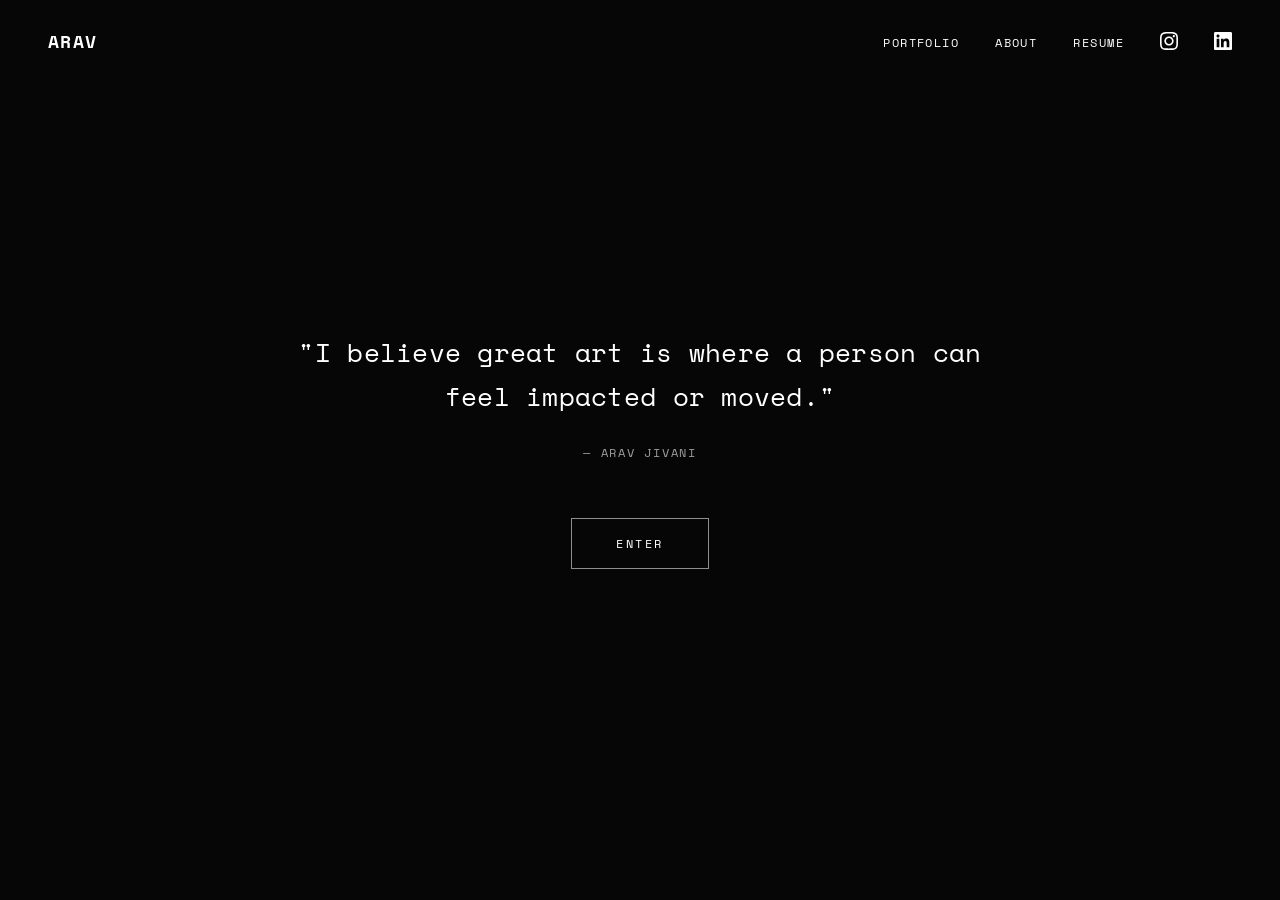
==== index.html @ 5cb88f50 "Add resume page and Resume nav link to all pages - resume.html: two-column document layout (Educatio" ====
<!DOCTYPE html>
<html lang="en">
<head>
  <meta charset="UTF-8" />
  <meta name="viewport" content="width=device-width, initial-scale=1.0" />
  <title>Arav Jivani — Architecture</title>
  <link rel="stylesheet" href="style.css" />
</head>
<body>

  <!-- NAV -->
  <nav>
    <a href="index.html" class="nav-wordmark">Arav</a>
    <ul class="nav-links">
      <li><a href="portfolio.html">Portfolio</a></li>
      <li><a href="about.html">About</a></li>
      <li><a href="resume.html">Resume</a></li>
      <li>
        <a href="https://www.instagram.com/v_zviz/" target="_blank" rel="noopener" class="nav-icon" aria-label="Instagram">
          <svg viewBox="0 0 24 24" xmlns="http://www.w3.org/2000/svg">
            <path d="M12 2.163c3.204 0 3.584.012 4.85.07 3.252.148 4.771 1.691 4.919 4.919.058 1.265.069 1.645.069 4.849 0 3.205-.012 3.584-.069 4.849-.149 3.225-1.664 4.771-4.919 4.919-1.266.058-1.644.07-4.85.07-3.204 0-3.584-.012-4.849-.07-3.26-.149-4.771-1.699-4.919-4.92-.058-1.265-.07-1.644-.07-4.849 0-3.204.013-3.583.07-4.849.149-3.227 1.664-4.771 4.919-4.919 1.266-.057 1.645-.069 4.849-.069zm0-2.163c-3.259 0-3.667.014-4.947.072-4.358.2-6.78 2.618-6.98 6.98-.059 1.281-.073 1.689-.073 4.948 0 3.259.014 3.668.072 4.948.2 4.358 2.618 6.78 6.98 6.98 1.281.058 1.689.072 4.948.072 3.259 0 3.668-.014 4.948-.072 4.354-.2 6.782-2.618 6.979-6.98.059-1.28.073-1.689.073-4.948 0-3.259-.014-3.667-.072-4.947-.196-4.354-2.617-6.78-6.979-6.98-1.281-.059-1.69-.073-4.949-.073zm0 5.838c-3.403 0-6.162 2.759-6.162 6.162s2.759 6.163 6.162 6.163 6.162-2.759 6.162-6.163c0-3.403-2.759-6.162-6.162-6.162zm0 10.162c-2.209 0-4-1.79-4-4 0-2.209 1.791-4 4-4s4 1.791 4 4c0 2.21-1.791 4-4 4zm6.406-11.845c-.796 0-1.441.645-1.441 1.44s.645 1.44 1.441 1.44c.795 0 1.439-.645 1.439-1.44s-.644-1.44-1.439-1.44z"/>
          </svg>
        </a>
      </li>
      <li>
        <a href="https://www.linkedin.com/in/arav-jivani/" target="_blank" rel="noopener" class="nav-icon" aria-label="LinkedIn">
          <svg viewBox="0 0 24 24" xmlns="http://www.w3.org/2000/svg">
            <path d="M20.447 20.452h-3.554v-5.569c0-1.328-.027-3.037-1.852-3.037-1.853 0-2.136 1.445-2.136 2.939v5.667H9.351V9h3.414v1.561h.046c.477-.9 1.637-1.85 3.37-1.85 3.601 0 4.267 2.37 4.267 5.455v6.286zM5.337 7.433c-1.144 0-2.063-.926-2.063-2.065 0-1.138.92-2.063 2.063-2.063 1.14 0 2.064.925 2.064 2.063 0 1.139-.925 2.065-2.064 2.065zm1.782 13.019H3.555V9h3.564v11.452zM22.225 0H1.771C.792 0 0 .774 0 1.729v20.542C0 23.227.792 24 1.771 24h20.451C23.2 24 24 23.227 24 22.271V1.729C24 .774 23.2 0 22.222 0h.003z"/>
          </svg>
        </a>
      </li>
    </ul>
  </nav>

  <!-- HERO -->
  <section class="hero">
    <video
      class="hero-video"
      src="https://arch.aravjivani.workers.dev"
      autoplay
      muted
      loop
      playsinline
      preload="auto"
    ></video>
    <div class="hero-overlay"></div>
    <div class="hero-content">
      <p class="hero-quote">"I believe great art is where a person can feel impacted or moved."</p>
      <p class="hero-attribution">— Arav Jivani</p>
      <a href="portfolio.html" class="btn-enter">Enter</a>
    </div>
  </section>

  <script src="script.js"></script>
</body>
</html>
---- style.css ----
@import url('https://fonts.googleapis.com/css2?family=Space+Mono:wght@400;700&display=swap');

*, *::before, *::after {
  box-sizing: border-box;
  margin: 0;
  padding: 0;
}

:root {
  --bg: #0d0d0d;
  --text: #ffffff;
  --accent: rgba(255, 255, 255, 0.6);
  --border: rgba(255, 255, 255, 0.12);
  --transition: cubic-bezier(0.25, 0.46, 0.45, 0.94);
}

html {
  scroll-behavior: smooth;
}

body {
  background-color: var(--bg);
  color: var(--text);
  font-family: 'Space Mono', monospace;
  -webkit-user-select: none;
  -moz-user-select: none;
  user-select: none;
  overflow-x: hidden;
}


/* ─── NAV ─── */
nav {
  position: fixed;
  top: 0;
  left: 0;
  right: 0;
  z-index: 100;
  display: flex;
  align-items: center;
  justify-content: space-between;
  padding: 28px 48px;
  mix-blend-mode: normal;
}

.nav-wordmark {
  font-family: 'Space Mono', monospace;
  font-size: 1.1rem;
  font-weight: 700;
  letter-spacing: 0.08em;
  color: var(--text);
  text-decoration: none;
  text-transform: uppercase;
  transition: opacity 0.3s var(--transition);
}

.nav-wordmark:hover { opacity: 0.6; }

.nav-links {
  display: flex;
  align-items: center;
  gap: 36px;
  list-style: none;
}

.nav-links a {
  font-family: 'Space Mono', monospace;
  font-size: 0.75rem;
  letter-spacing: 0.12em;
  text-transform: uppercase;
  color: var(--text);
  text-decoration: none;
  transition: opacity 0.3s var(--transition);
}

.nav-links a:hover { opacity: 0.5; }

.nav-icon {
  display: flex;
  align-items: center;
  transition: opacity 0.3s var(--transition);
}

.nav-icon:hover { opacity: 0.5; }

.nav-icon svg {
  width: 18px;
  height: 18px;
  fill: var(--text);
}

/* ─── HERO ─── */
.hero {
  position: relative;
  width: 100%;
  height: 100vh;
  overflow: hidden;
  display: flex;
  align-items: center;
  justify-content: center;
}

.hero-video {
  position: absolute;
  inset: 0;
  width: 100%;
  height: 100%;
  object-fit: cover;
  pointer-events: none;
  user-select: none;
  -webkit-user-drag: none;
  will-change: transform;
}

.hero-overlay {
  position: absolute;
  inset: 0;
  background: rgba(0, 0, 0, 0.52);
  z-index: 1;
}

.hero-content {
  position: relative;
  z-index: 2;
  text-align: center;
  padding: 0 24px;
  max-width: 760px;
}

.hero-quote {
  font-size: clamp(1.1rem, 2.4vw, 1.65rem);
  font-weight: 400;

  line-height: 1.65;
  letter-spacing: 0.01em;
  margin-bottom: 24px;
}

.hero-attribution {
  font-size: 0.78rem;
  letter-spacing: 0.14em;
  text-transform: uppercase;
  color: var(--accent);
  margin-bottom: 56px;
}

.btn-enter {
  display: inline-block;
  font-family: 'Space Mono', monospace;
  font-size: 0.72rem;
  letter-spacing: 0.22em;
  text-transform: uppercase;
  color: var(--text);
  text-decoration: none;
  border: 1px solid rgba(255, 255, 255, 0.55);
  padding: 16px 44px;
  transition: background 0.35s var(--transition), border-color 0.35s var(--transition), opacity 0.35s var(--transition);
}

.btn-enter:hover {
  background: rgba(255, 255, 255, 0.08);
  border-color: var(--text);
}

/* ─── PAGE WRAPPER (non-hero pages) ─── */
.page-wrapper {
  padding-top: 120px;
  padding-bottom: 0;
  min-height: 100vh;
  display: flex;
  flex-direction: column;
}

.container {
  width: 100%;
  max-width: 1280px;
  margin: 0 auto;
  padding: 0 48px;
}

/* ─── PAGE TITLE ─── */
.page-title {
  font-size: clamp(2.4rem, 5vw, 4rem);
  font-weight: 700;
  letter-spacing: -0.02em;
  text-align: center;
  margin-bottom: 80px;
}

/* ─── PORTFOLIO GRID ─── */
.portfolio-grid {
  display: grid;
  grid-template-columns: 2fr 1fr;
  grid-template-rows: auto auto;
  gap: 16px;
  margin-bottom: 120px;
}

.project-card {
  position: relative;
  overflow: hidden;
  display: block;
  text-decoration: none;
  cursor: pointer;
}

.project-card:nth-child(1) {
  grid-column: 1;
  grid-row: 1 / 3;
  min-height: 640px;
}

.project-card:nth-child(2) {
  grid-column: 2;
  grid-row: 1;
  min-height: 310px;
}

.project-card:nth-child(3) {
  grid-column: 2;
  grid-row: 2;
  min-height: 310px;
}

.project-image-placeholder {
  width: 100%;
  height: 100%;
  background: #1a1a1a;
  position: absolute;
  inset: 0;
  transition: filter 0.5s var(--transition), transform 0.7s var(--transition);
  pointer-events: none;
  -webkit-user-drag: none;
}

.project-card:hover .project-image-placeholder {
  filter: brightness(1.18);
  transform: scale(1.025);
}

.project-card img {
  width: 100%;
  height: 100%;
  object-fit: cover;
  position: absolute;
  inset: 0;
  pointer-events: none;
  -webkit-user-drag: none;
  transition: filter 0.5s var(--transition), transform 0.7s var(--transition);
}

.project-card:hover img {
  filter: brightness(1.18);
  transform: scale(1.025);
}

.project-info {
  position: absolute;
  bottom: 28px;
  left: 28px;
  z-index: 2;
}

.project-info-title {
  font-size: 0.95rem;
  font-weight: 700;
  letter-spacing: 0.04em;
  color: #fff;
  margin-bottom: 6px;
  text-shadow: 0 1px 8px rgba(0,0,0,0.7);
}

.project-info-location {
  font-size: 0.7rem;
  letter-spacing: 0.1em;
  text-transform: uppercase;
  color: rgba(255,255,255,0.75);
  text-shadow: 0 1px 6px rgba(0,0,0,0.6);
}

/* ─── PROJECT PAGE ─── */
.project-header {
  margin-bottom: 72px;
}

.project-title {
  font-size: clamp(2rem, 4.5vw, 3.5rem);
  font-weight: 700;
  letter-spacing: -0.02em;
  margin-bottom: 20px;
  line-height: 1.1;
}

.project-meta {
  font-size: 0.75rem;
  letter-spacing: 0.12em;
  text-transform: uppercase;
  color: var(--accent);
  line-height: 2;
}

.project-meta span {
  display: inline-block;
  margin-right: 28px;
}

.project-description {
  font-size: 0.95rem;
  line-height: 1.9;
  color: rgba(255,255,255,0.8);
  max-width: 680px;
  margin-bottom: 72px;
}

.project-gallery {
  display: grid;
  grid-template-columns: 1fr 1fr;
  gap: 16px;
  margin-bottom: 72px;
}

.gallery-placeholder {
  background: #1a1a1a;
  min-height: 360px;
  width: 100%;
  pointer-events: none;
  -webkit-user-drag: none;
}

.gallery-placeholder.tall {
  min-height: 520px;
  grid-column: 1 / 3;
}

.back-link {
  display: inline-block;
  font-size: 0.72rem;
  letter-spacing: 0.2em;
  text-transform: uppercase;
  color: var(--accent);
  text-decoration: none;
  border-bottom: 1px solid rgba(255,255,255,0.2);
  padding-bottom: 3px;
  margin-bottom: 80px;
  transition: color 0.3s var(--transition), border-color 0.3s var(--transition);
}

.back-link:hover {
  color: var(--text);
  border-color: var(--text);
}

/* ─── ABOUT PAGE ─── */
.about-layout {
  display: grid;
  grid-template-columns: 1fr 1.4fr;
  gap: 80px;
  margin-bottom: 120px;
  align-items: start;
}

.about-sidebar {}

.about-name {
  font-size: clamp(1.8rem, 3.5vw, 2.8rem);
  font-weight: 700;
  letter-spacing: -0.02em;
  margin-bottom: 14px;
  line-height: 1.1;
}

.about-title {
  font-size: 0.75rem;
  letter-spacing: 0.14em;
  text-transform: uppercase;
  color: var(--accent);
  margin-bottom: 48px;
}

.about-contact {
  display: flex;
  gap: 20px;
}

.about-contact a {
  display: flex;
  align-items: center;
  transition: opacity 0.3s var(--transition);
}

.about-contact a:hover { opacity: 0.5; }

.about-contact svg {
  width: 20px;
  height: 20px;
  fill: var(--text);
}

.about-statement {
  font-size: 0.92rem;
  line-height: 2;
  color: rgba(255,255,255,0.82);
  padding-top: 8px;
}

/* ─── FOOTER ─── */
footer {
  border-top: 1px solid var(--border);
  padding: 44px 48px;
  display: flex;
  align-items: center;
  justify-content: space-between;
  margin-top: auto;
}

.footer-name {
  font-size: 0.72rem;
  letter-spacing: 0.14em;
  text-transform: uppercase;
  color: var(--accent);
}

.footer-icons {
  display: flex;
  gap: 22px;
  align-items: center;
}

.footer-icons a {
  display: flex;
  align-items: center;
  transition: opacity 0.3s var(--transition);
}

.footer-icons a:hover { opacity: 0.5; }

.footer-icons svg {
  width: 18px;
  height: 18px;
  fill: var(--accent);
}

/* ─── FADE-IN ANIMATION ─── */
.reveal {
  opacity: 0;
  transform: translateY(28px);
  transition: opacity 0.8s var(--transition), transform 0.8s var(--transition);
}

.reveal.visible {
  opacity: 1;
  transform: translateY(0);
}

.reveal-delay-1 { transition-delay: 0.1s; }
.reveal-delay-2 { transition-delay: 0.22s; }
.reveal-delay-3 { transition-delay: 0.34s; }

/* ─── DIVIDER ─── */
.divider {
  width: 40px;
  height: 1px;
  background: rgba(255,255,255,0.25);
  margin-bottom: 48px;
}

/* ─── CARD BG / GRADIENT ─── */
.card-bg {
  position: absolute;
  inset: 0;
  background-size: cover;
  background-position: center;
  transition: transform 0.7s var(--transition), filter 0.5s var(--transition);
  pointer-events: none;
}

.card-gradient {
  position: absolute;
  inset: 0;
  background: linear-gradient(to top, rgba(0,0,0,0.72) 0%, rgba(0,0,0,0.18) 50%, rgba(0,0,0,0) 100%);
  z-index: 1;
  pointer-events: none;
}

.project-card:hover .card-bg {
  transform: scale(1.025);
  filter: brightness(1.12);
}

/* ─── EXPAND OVERLAY ─── */
.expand-overlay {
  display: none;
  position: fixed;
  overflow: hidden;
  z-index: 200;
  transition:
    top 600ms cubic-bezier(0.76, 0, 0.24, 1),
    left 600ms cubic-bezier(0.76, 0, 0.24, 1),
    width 600ms cubic-bezier(0.76, 0, 0.24, 1),
    height 600ms cubic-bezier(0.76, 0, 0.24, 1),
    border-radius 600ms cubic-bezier(0.76, 0, 0.24, 1);
  border-radius: 2px;
}

.expand-overlay.is-open {
  top: 0 !important;
  left: 0 !important;
  width: 100vw !important;
  height: 100vh !important;
  border-radius: 0 !important;
}

.expand-bg {
  position: absolute;
  inset: 0;
  background-size: cover;
  background-position: center;
}

.expand-dark {
  position: absolute;
  inset: 0;
  background: rgba(0, 0, 0, 0.55);
  z-index: 1;
}

.overlay-close {
  position: absolute;
  top: 28px;
  right: 36px;
  z-index: 10;
  width: 44px;
  height: 44px;
  display: flex;
  align-items: center;
  justify-content: center;
  background: transparent;
  border: 1px solid rgba(255, 255, 255, 0.45);
  color: var(--text);
  font-family: 'Space Mono', monospace;
  font-size: 0.85rem;
  cursor: pointer;
  transition: opacity 0.3s var(--transition), border-color 0.3s var(--transition);
}

.overlay-close:hover {
  opacity: 0.6;
  border-color: var(--text);
}

.expand-content {
  position: absolute;
  inset: 0;
  z-index: 2;
  opacity: 0;
  transition: opacity 0.7s var(--transition);
}

.expand-content.visible {
  opacity: 1;
}

.expand-title-area {
  position: absolute;
  top: 72px;
  left: 56px;
  right: 200px;
}

.expand-title {
  font-size: clamp(1.6rem, 3.5vw, 3rem);
  font-weight: 700;
  letter-spacing: -0.02em;
  line-height: 1.1;
  margin-bottom: 12px;
}

.expand-location {
  font-size: 0.75rem;
  letter-spacing: 0.14em;
  text-transform: uppercase;
  color: rgba(255, 255, 255, 0.65);
}

.expand-center {
  position: absolute;
  top: 50%;
  left: 50%;
  transform: translate(-50%, -50%);
  text-align: center;
  width: 100%;
  max-width: 660px;
  padding: 0 32px;
}

.expand-description {
  font-size: 0.95rem;
  line-height: 1.9;
  color: rgba(255, 255, 255, 0.82);
  margin-bottom: 32px;
}

.expand-countdown {
  font-size: 0.7rem;
  letter-spacing: 0.16em;
  text-transform: uppercase;
  color: rgba(255, 255, 255, 0.45);
  margin-bottom: 20px;
  transition: opacity 0.4s ease;
}

.expand-view-btn {
  display: inline-block;
  font-family: 'Space Mono', monospace;
  font-size: 0.72rem;
  letter-spacing: 0.22em;
  text-transform: uppercase;
  color: var(--text);
  background: transparent;
  border: 1px solid rgba(255, 255, 255, 0.55);
  padding: 16px 44px;
  cursor: pointer;
  opacity: 0;
  pointer-events: none;
  transition: opacity 0.5s ease, background 0.35s var(--transition), border-color 0.35s var(--transition);
}

.expand-view-btn.visible {
  opacity: 1;
  pointer-events: auto;
}

.expand-view-btn:hover {
  background: rgba(255, 255, 255, 0.08);
  border-color: var(--text);
}

/* ─── SLIDESHOW OVERLAY ─── */
.slideshow-overlay {
  position: fixed;
  inset: 0;
  z-index: 300;
  background: #0d0d0d;
  display: flex;
  align-items: center;
  justify-content: center;
  opacity: 0;
  pointer-events: none;
  transition: opacity 0.35s ease;
}

.slideshow-overlay.is-open {
  opacity: 1;
  pointer-events: auto;
}

.slideshow-img {
  max-width: 100%;
  max-height: 100%;
  width: 100%;
  height: 100%;
  object-fit: contain;
  pointer-events: none;
  -webkit-user-drag: none;
  transition: opacity 0.2s ease;
}

.slideshow-arrow {
  position: absolute;
  top: 50%;
  transform: translateY(-50%);
  width: 52px;
  height: 52px;
  display: flex;
  align-items: center;
  justify-content: center;
  background: rgba(0, 0, 0, 0.45);
  border: 1px solid rgba(255, 255, 255, 0.3);
  color: var(--text);
  font-family: 'Space Mono', monospace;
  font-size: 1.1rem;
  cursor: pointer;
  transition: opacity 0.3s ease, border-color 0.3s ease;
  z-index: 2;
}

.slideshow-arrow:hover {
  opacity: 0.7;
  border-color: var(--text);
}

.slideshow-arrow-prev { left: 28px; }
.slideshow-arrow-next { right: 28px; }

.slideshow-counter {
  position: absolute;
  bottom: 32px;
  left: 50%;
  transform: translateX(-50%);
  font-size: 0.7rem;
  letter-spacing: 0.18em;
  text-transform: uppercase;
  color: rgba(255, 255, 255, 0.45);
  z-index: 2;
}

/* ─── 3D MODEL VIEWER ─── */
.model-canvas {
  position: absolute;
  inset: 0;
  display: none;
  z-index: 1;
}

.model-loading {
  position: absolute;
  top: 50%;
  left: 50%;
  transform: translate(-50%, -50%);
  font-family: 'Space Mono', monospace;
  font-size: 0.78rem;
  letter-spacing: 0.14em;
  color: rgba(255, 255, 255, 0.4);
  display: none;
  z-index: 3;
  pointer-events: none;
}

.model-label {
  position: absolute;
  top: 28px;
  left: 36px;
  font-family: 'Space Mono', monospace;
  font-size: 0.65rem;
  letter-spacing: 0.2em;
  text-transform: uppercase;
  color: rgba(255, 255, 255, 0.4);
  display: none;
  z-index: 3;
  pointer-events: none;
}

.model-instructions {
  position: absolute;
  bottom: 64px;
  left: 50%;
  transform: translateX(-50%);
  font-family: 'Space Mono', monospace;
  font-size: 0.62rem;
  letter-spacing: 0.1em;
  color: rgba(255, 255, 255, 0.3);
  display: none;
  z-index: 3;
  pointer-events: none;
  white-space: nowrap;
}

/* ─── RESPONSIVE ─── */
@media (max-width: 900px) {
  nav {
    padding: 22px 28px;
  }

  .container {
    padding: 0 28px;
  }

  .portfolio-grid {
    grid-template-columns: 1fr;
    grid-template-rows: auto;
  }

  .project-card:nth-child(1) {
    grid-column: 1;
    grid-row: auto;
    min-height: 420px;
  }

  .project-card:nth-child(2),
  .project-card:nth-child(3) {
    grid-column: 1;
    grid-row: auto;
    min-height: 280px;
  }

  .about-layout {
    grid-template-columns: 1fr;
    gap: 48px;
  }

  .project-gallery {
    grid-template-columns: 1fr;
  }

  .gallery-placeholder.tall {
    grid-column: 1;
  }

  footer {
    padding: 36px 28px;
  }
}

@media (max-width: 600px) {
  nav {
    padding: 18px 20px;
  }

  .nav-links {
    gap: 20px;
  }

  .nav-links a {
    font-size: 0.68rem;
  }

  .container {
    padding: 0 20px;
  }

  .hero-quote {
    font-size: 1rem;
  }

  .page-wrapper {
    padding-top: 96px;
  }

  footer {
    padding: 28px 20px;
    flex-direction: column;
    gap: 20px;
    text-align: center;
  }

  .expand-title-area {
    top: 52px;
    left: 24px;
    right: 72px;
  }

  .overlay-close {
    top: 20px;
    right: 20px;
  }

  .expand-center {
    padding: 0 20px;
  }

  .expand-description {
    font-size: 0.85rem;
  }

  .slideshow-arrow {
    width: 40px;
    height: 40px;
    font-size: 0.9rem;
  }

  .slideshow-arrow-prev { left: 12px; }
  .slideshow-arrow-next { right: 12px; }
}
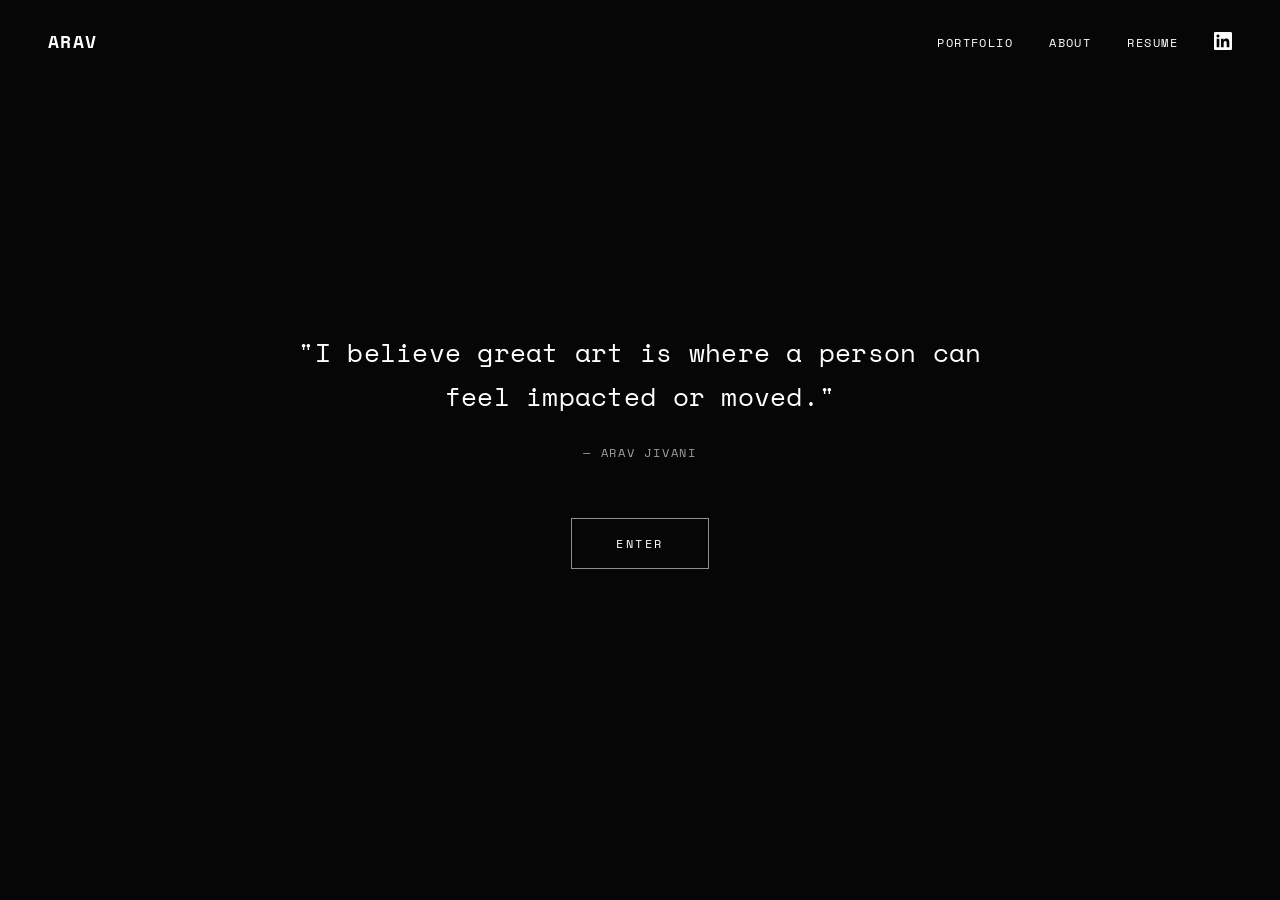
==== commit 7e0f6911: "Remove all Instagram links sitewide Removed from nav, footer, and about contact section across all 7" ====
--- a/index.html
+++ b/index.html
@@ -15,13 +15,6 @@
       <li><a href="portfolio.html">Portfolio</a></li>
       <li><a href="about.html">About</a></li>
       <li><a href="resume.html">Resume</a></li>
-      <li>
-        <a href="https://www.instagram.com/v_zviz/" target="_blank" rel="noopener" class="nav-icon" aria-label="Instagram">
-          <svg viewBox="0 0 24 24" xmlns="http://www.w3.org/2000/svg">
-            <path d="M12 2.163c3.204 0 3.584.012 4.85.07 3.252.148 4.771 1.691 4.919 4.919.058 1.265.069 1.645.069 4.849 0 3.205-.012 3.584-.069 4.849-.149 3.225-1.664 4.771-4.919 4.919-1.266.058-1.644.07-4.85.07-3.204 0-3.584-.012-4.849-.07-3.26-.149-4.771-1.699-4.919-4.92-.058-1.265-.07-1.644-.07-4.849 0-3.204.013-3.583.07-4.849.149-3.227 1.664-4.771 4.919-4.919 1.266-.057 1.645-.069 4.849-.069zm0-2.163c-3.259 0-3.667.014-4.947.072-4.358.2-6.78 2.618-6.98 6.98-.059 1.281-.073 1.689-.073 4.948 0 3.259.014 3.668.072 4.948.2 4.358 2.618 6.78 6.98 6.98 1.281.058 1.689.072 4.948.072 3.259 0 3.668-.014 4.948-.072 4.354-.2 6.782-2.618 6.979-6.98.059-1.28.073-1.689.073-4.948 0-3.259-.014-3.667-.072-4.947-.196-4.354-2.617-6.78-6.979-6.98-1.281-.059-1.69-.073-4.949-.073zm0 5.838c-3.403 0-6.162 2.759-6.162 6.162s2.759 6.163 6.162 6.163 6.162-2.759 6.162-6.163c0-3.403-2.759-6.162-6.162-6.162zm0 10.162c-2.209 0-4-1.79-4-4 0-2.209 1.791-4 4-4s4 1.791 4 4c0 2.21-1.791 4-4 4zm6.406-11.845c-.796 0-1.441.645-1.441 1.44s.645 1.44 1.441 1.44c.795 0 1.439-.645 1.439-1.44s-.644-1.44-1.439-1.44z"/>
-          </svg>
-        </a>
-      </li>
       <li>
         <a href="https://www.linkedin.com/in/arav-jivani/" target="_blank" rel="noopener" class="nav-icon" aria-label="LinkedIn">
           <svg viewBox="0 0 24 24" xmlns="http://www.w3.org/2000/svg">
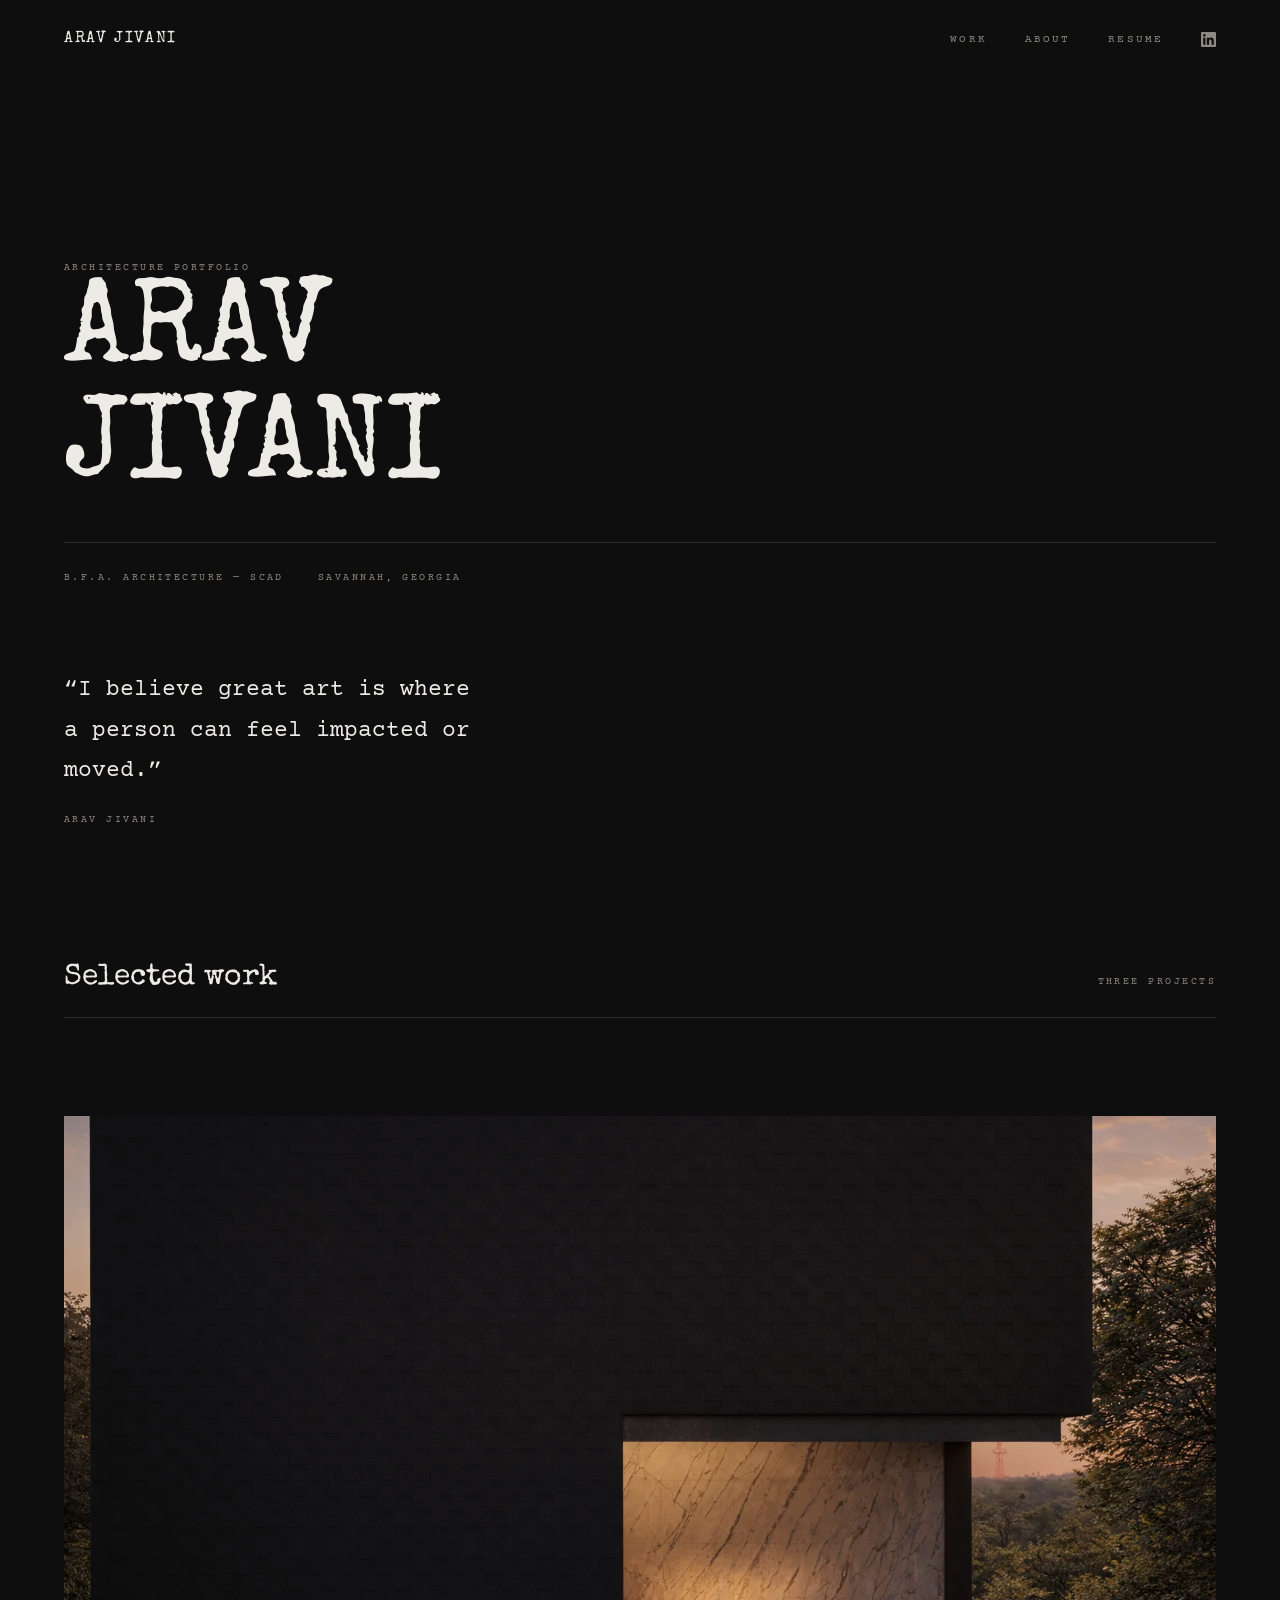
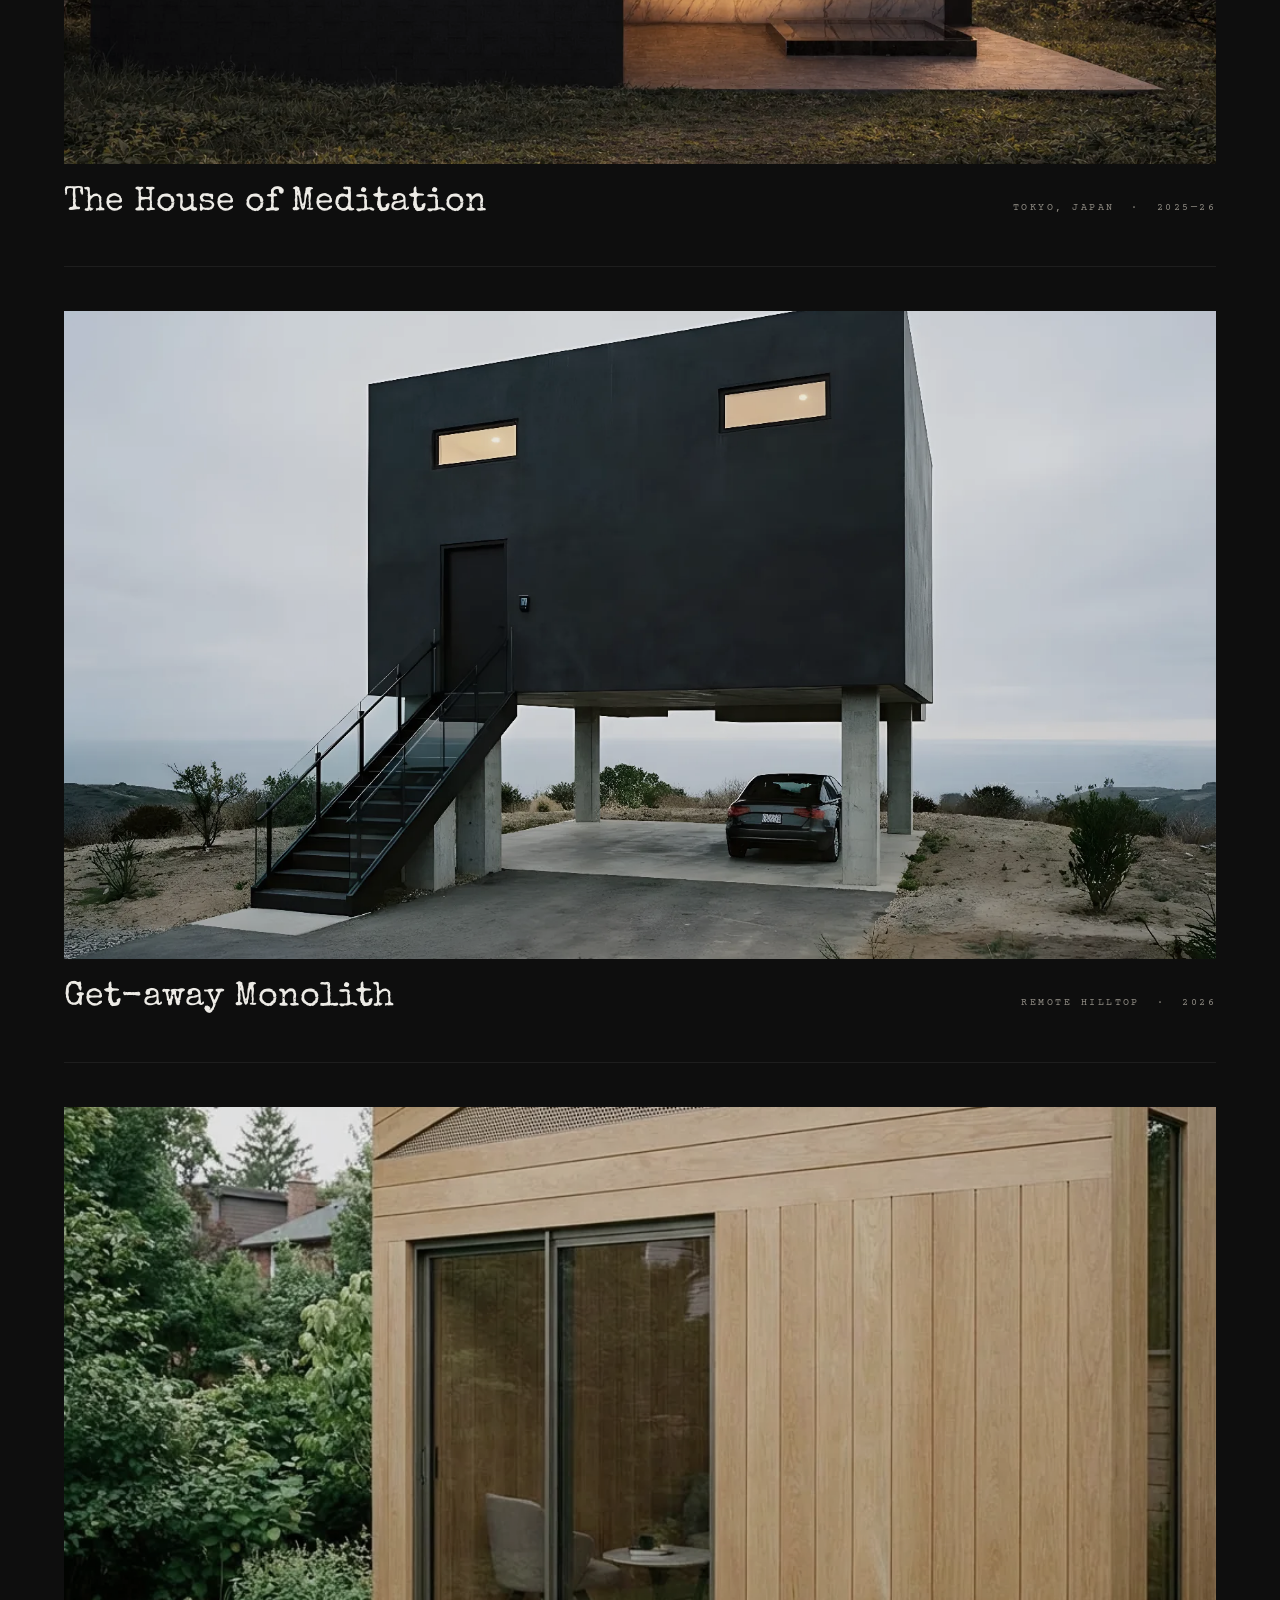
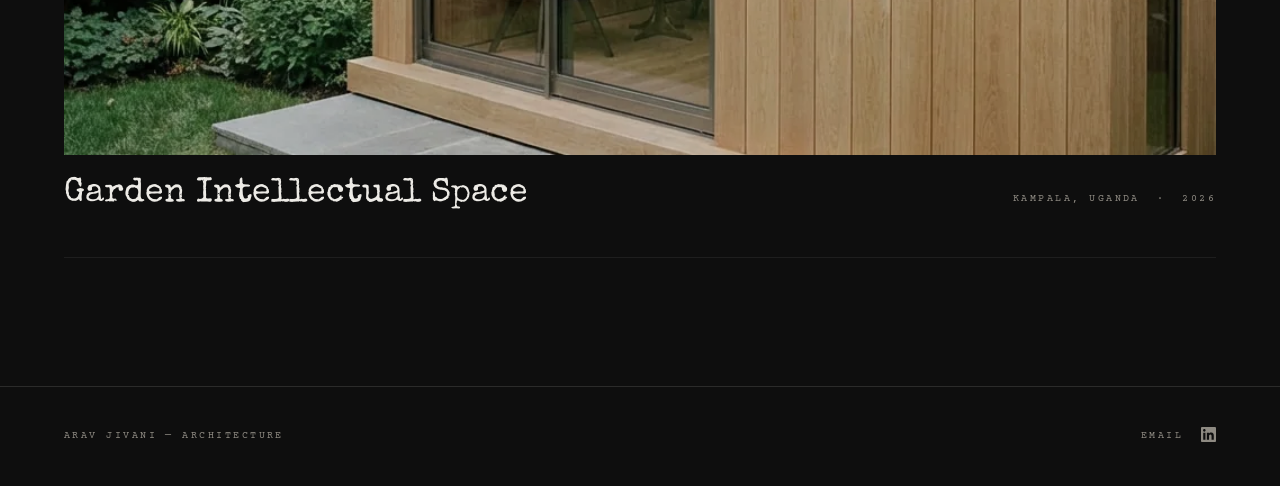
==== commit d8914add: "Redesign: typewriter rebrand, portfolio plates, minimal architectural site Sheets - Extract every dr" ====
--- a/index.html
+++ b/index.html
@@ -1,48 +1,95 @@
 <!DOCTYPE html>
 <html lang="en">
 <head>
-  <meta charset="UTF-8" />
-  <meta name="viewport" content="width=device-width, initial-scale=1.0" />
-  <title>Arav Jivani — Architecture</title>
-  <link rel="stylesheet" href="style.css" />
+<meta charset="UTF-8">
+<meta name="viewport" content="width=device-width, initial-scale=1.0">
+<title>Arav Jivani — Architecture</title>
+<meta name="description" content="Architecture student at SCAD designing spaces that impact people mentally and physically.">
+<meta name="author" content="Arav Jivani">
+<meta property="og:title" content="Arav Jivani — Architecture">
+<meta property="og:description" content="Architecture student at SCAD designing spaces that impact people mentally and physically.">
+<meta property="og:type" content="website">
+<meta property="og:url" content="https://arav-jivani.com">
+<meta name="twitter:card" content="summary_large_image">
+<link rel="preconnect" href="https://fonts.googleapis.com">
+<link rel="preconnect" href="https://fonts.gstatic.com" crossorigin>
+<link rel="stylesheet" href="style.css">
 </head>
 <body>
 
-  <!-- NAV -->
   <nav>
-    <a href="index.html" class="nav-wordmark">Arav</a>
+    <a href="index.html" class="nav-wordmark">Arav Jivani</a>
     <ul class="nav-links">
-      <li><a href="portfolio.html">Portfolio</a></li>
-      <li><a href="about.html">About</a></li>
-      <li><a href="resume.html">Resume</a></li>
-      <li>
-        <a href="https://www.linkedin.com/in/arav-jivani/" target="_blank" rel="noopener" class="nav-icon" aria-label="LinkedIn">
-          <svg viewBox="0 0 24 24" xmlns="http://www.w3.org/2000/svg">
-            <path d="M20.447 20.452h-3.554v-5.569c0-1.328-.027-3.037-1.852-3.037-1.853 0-2.136 1.445-2.136 2.939v5.667H9.351V9h3.414v1.561h.046c.477-.9 1.637-1.85 3.37-1.85 3.601 0 4.267 2.37 4.267 5.455v6.286zM5.337 7.433c-1.144 0-2.063-.926-2.063-2.065 0-1.138.92-2.063 2.063-2.063 1.14 0 2.064.925 2.064 2.063 0 1.139-.925 2.065-2.064 2.065zm1.782 13.019H3.555V9h3.564v11.452zM22.225 0H1.771C.792 0 0 .774 0 1.729v20.542C0 23.227.792 24 1.771 24h20.451C23.2 24 24 23.227 24 22.271V1.729C24 .774 23.2 0 22.222 0h.003z"/>
-          </svg>
-        </a>
-      </li>
+        <li><a href="portfolio.html">Work</a></li>
+        <li><a href="about.html">About</a></li>
+        <li><a href="resume.html">Resume</a></li>
+        <li><a href="https://www.linkedin.com/in/arav-jivani/" target="_blank" rel="noopener" class="nav-icon" aria-label="LinkedIn">
+          <svg viewBox="0 0 24 24" xmlns="http://www.w3.org/2000/svg"><path d="M20.447 20.452h-3.554v-5.569c0-1.328-.027-3.037-1.852-3.037-1.853 0-2.136 1.445-2.136 2.939v5.667H9.351V9h3.414v1.561h.046c.477-.9 1.637-1.85 3.37-1.85 3.601 0 4.267 2.37 4.267 5.455v6.286zM5.337 7.433c-1.144 0-2.063-.926-2.063-2.065 0-1.138.92-2.063 2.063-2.063 1.14 0 2.064.925 2.064 2.063 0 1.139-.925 2.065-2.064 2.065zm1.782 13.019H3.555V9h3.564v11.452zM22.225 0H1.771C.792 0 0 .774 0 1.729v20.542C0 23.227.792 24 1.771 24h20.451C23.2 24 24 23.227 24 22.271V1.729C24 .774 23.2 0 22.222 0h.003z"/></svg>
+        </a></li>
     </ul>
   </nav>
 
-  <!-- HERO -->
-  <section class="hero">
-    <video
-      class="hero-video"
-      src="https://arch.aravjivani.workers.dev"
-      autoplay
-      muted
-      loop
-      playsinline
-      preload="auto"
-    ></video>
-    <div class="hero-overlay"></div>
-    <div class="hero-content">
-      <p class="hero-quote">"I believe great art is where a person can feel impacted or moved."</p>
-      <p class="hero-attribution">— Arav Jivani</p>
-      <a href="portfolio.html" class="btn-enter">Enter</a>
+  <main>
+    <section class="wrap hero">
+      <p class="label">Architecture portfolio</p>
+      <h1 class="hero-name">Arav<br>Jivani</h1>
+      <div class="hero-meta">
+        <span class="label">B.F.A. Architecture — SCAD</span>
+        <span class="label">Savannah, Georgia</span>
+      </div>
+      <blockquote class="hero-quote">
+        &ldquo;I believe great art is where a person can feel impacted or moved.&rdquo;
+        <cite>Arav Jivani</cite>
+      </blockquote>
+    </section>
+
+    <section class="wrap work">
+      <div class="sec-head">
+        <h2>Selected work</h2>
+        <span class="label">Three projects</span>
+      </div>
+
+      <a class="work-item reveal" href="meditation.html">
+        <div class="work-figure">
+          <img src="images/meditation-hero.webp" alt="The House of Meditation" decoding="async">
+        </div>
+        <div class="work-caption">
+          <span class="work-title">The House of Meditation</span>
+          <span class="label">Tokyo, Japan &nbsp;·&nbsp; 2025—26</span>
+        </div>
+      </a>
+
+      <a class="work-item reveal" href="monolith.html">
+        <div class="work-figure">
+          <img src="images/monolith-hero.webp" alt="Get-away Monolith" loading="lazy" decoding="async">
+        </div>
+        <div class="work-caption">
+          <span class="work-title">Get-away Monolith</span>
+          <span class="label">Remote hilltop &nbsp;·&nbsp; 2026</span>
+        </div>
+      </a>
+
+      <a class="work-item reveal" href="garden.html">
+        <div class="work-figure">
+          <img src="images/garden-hero.webp" alt="Garden Intellectual Space" loading="lazy" decoding="async">
+        </div>
+        <div class="work-caption">
+          <span class="work-title">Garden Intellectual Space</span>
+          <span class="label">Kampala, Uganda &nbsp;·&nbsp; 2026</span>
+        </div>
+      </a>
+    </section>
+  </main>
+
+  <footer>
+    <span class="label">Arav Jivani — Architecture</span>
+    <div class="footer-icons">
+      <a href="mailto:aravjivani@gmail.com" aria-label="Email" class="label">Email</a>
+      <a href="https://www.linkedin.com/in/arav-jivani/" target="_blank" rel="noopener" aria-label="LinkedIn">
+        <svg viewBox="0 0 24 24" xmlns="http://www.w3.org/2000/svg"><path d="M20.447 20.452h-3.554v-5.569c0-1.328-.027-3.037-1.852-3.037-1.853 0-2.136 1.445-2.136 2.939v5.667H9.351V9h3.414v1.561h.046c.477-.9 1.637-1.85 3.37-1.85 3.601 0 4.267 2.37 4.267 5.455v6.286zM5.337 7.433c-1.144 0-2.063-.926-2.063-2.065 0-1.138.92-2.063 2.063-2.063 1.14 0 2.064.925 2.064 2.063 0 1.139-.925 2.065-2.064 2.065zm1.782 13.019H3.555V9h3.564v11.452zM22.225 0H1.771C.792 0 0 .774 0 1.729v20.542C0 23.227.792 24 1.771 24h20.451C23.2 24 24 23.227 24 22.271V1.729C24 .774 23.2 0 22.222 0h.003z"/></svg>
+      </a>
     </div>
-  </section>
+  </footer>
 
   <script src="script.js"></script>
 </body>
--- a/style.css
+++ b/style.css
@@ -1,863 +1,358 @@
-@import url('https://fonts.googleapis.com/css2?family=Space+Mono:wght@400;700&display=swap');
-
-*, *::before, *::after {
-  box-sizing: border-box;
-  margin: 0;
-  padding: 0;
-}
+/* ───────────────────────────────────────────────────────────
+   arav-jivani.com
+   Typewriter / minimal / architectural
+   ─────────────────────────────────────────────────────────── */
+
+@import url('https://fonts.googleapis.com/css2?family=Special+Elite&family=Courier+Prime:ital,wght@0,400;0,700;1,400&display=swap');
 
 :root {
-  --bg: #0d0d0d;
-  --text: #ffffff;
-  --accent: rgba(255, 255, 255, 0.6);
-  --border: rgba(255, 255, 255, 0.12);
-  --transition: cubic-bezier(0.25, 0.46, 0.45, 0.94);
-}
-
-html {
-  scroll-behavior: smooth;
-}
+  --bg:        #0E0E0E;
+  --surface:   #151514;
+  --fg:        #EDEBE6;
+  --muted:     #8E8A82;
+  --faint:     #5A574F;
+  --line:      rgba(237, 235, 230, 0.13);
+  --line-soft: rgba(237, 235, 230, 0.07);
+  --paper:     #FAFAF8;
+
+  --display: 'Special Elite', 'Courier Prime', ui-monospace, monospace;
+  --mono:    'Courier Prime', ui-monospace, 'Courier New', monospace;
+
+  --ease: cubic-bezier(0.22, 1, 0.36, 1);
+  --pad:  clamp(22px, 5vw, 76px);
+  --max:  1460px;
+}
+
+*, *::before, *::after { box-sizing: border-box; margin: 0; padding: 0; }
+
+html { scroll-behavior: smooth; -webkit-text-size-adjust: 100%; }
 
 body {
-  background-color: var(--bg);
-  color: var(--text);
-  font-family: 'Space Mono', monospace;
-  -webkit-user-select: none;
-  -moz-user-select: none;
-  user-select: none;
+  background: var(--bg);
+  color: var(--fg);
+  font-family: var(--mono);
+  font-size: 15px;
+  line-height: 1.85;
   overflow-x: hidden;
-}
-
-
-/* ─── NAV ─── */
+  -webkit-font-smoothing: antialiased;
+}
+
+img, svg, canvas { display: block; max-width: 100%; }
+a { color: inherit; text-decoration: none; }
+
+:focus-visible { outline: 1px solid var(--fg); outline-offset: 4px; }
+
+.wrap { width: 100%; max-width: var(--max); margin: 0 auto; padding: 0 var(--pad); }
+
+/* ── shared type ───────────────────────────────────────────── */
+
+.label {
+  font-size: 0.64rem;
+  letter-spacing: 0.24em;
+  text-transform: uppercase;
+  color: var(--muted);
+}
+
+.lede {
+  font-size: 0.95rem;
+  line-height: 2.05;
+  max-width: 62ch;
+  color: rgba(237, 235, 230, 0.82);
+}
+
+.rule { height: 1px; background: var(--line); border: 0; }
+
+/* ── nav ───────────────────────────────────────────────────── */
+
 nav {
   position: fixed;
-  top: 0;
-  left: 0;
-  right: 0;
+  top: 0; left: 0; right: 0;
   z-index: 100;
   display: flex;
   align-items: center;
   justify-content: space-between;
-  padding: 28px 48px;
-  mix-blend-mode: normal;
+  padding: 24px var(--pad);
+  background: linear-gradient(to bottom, var(--bg) 55%, transparent);
 }
 
 .nav-wordmark {
-  font-family: 'Space Mono', monospace;
-  font-size: 1.1rem;
-  font-weight: 700;
-  letter-spacing: 0.08em;
-  color: var(--text);
-  text-decoration: none;
-  text-transform: uppercase;
-  transition: opacity 0.3s var(--transition);
-}
-
-.nav-wordmark:hover { opacity: 0.6; }
-
-.nav-links {
-  display: flex;
-  align-items: center;
-  gap: 36px;
-  list-style: none;
-}
+  font-family: var(--display);
+  font-size: 1.02rem;
+  letter-spacing: 0.1em;
+  text-transform: uppercase;
+}
+
+.nav-links { display: flex; align-items: center; gap: clamp(18px, 3vw, 38px); list-style: none; }
 
 .nav-links a {
-  font-family: 'Space Mono', monospace;
-  font-size: 0.75rem;
-  letter-spacing: 0.12em;
-  text-transform: uppercase;
-  color: var(--text);
-  text-decoration: none;
-  transition: opacity 0.3s var(--transition);
-}
-
-.nav-links a:hover { opacity: 0.5; }
-
-.nav-icon {
-  display: flex;
-  align-items: center;
-  transition: opacity 0.3s var(--transition);
-}
-
-.nav-icon:hover { opacity: 0.5; }
-
-.nav-icon svg {
-  width: 18px;
-  height: 18px;
-  fill: var(--text);
-}
-
-/* ─── HERO ─── */
-.hero {
+  font-size: 0.66rem;
+  letter-spacing: 0.2em;
+  text-transform: uppercase;
+  color: var(--muted);
+  transition: color 0.4s var(--ease);
+}
+.nav-links a:hover,
+.nav-links a[aria-current="page"] { color: var(--fg); }
+
+.nav-icon svg { width: 15px; height: 15px; fill: currentColor; }
+
+/* ── page scaffold ─────────────────────────────────────────── */
+
+main { min-height: 100vh; padding-top: 124px; }
+
+/* padding-block only — a `padding` shorthand here would cancel .wrap's side padding */
+.page-head { padding-block: clamp(40px, 9vw, 110px) clamp(34px, 5vw, 56px); }
+
+h1 {
+  font-family: var(--display);
+  font-weight: 400;
+  font-size: clamp(2.1rem, 6.4vw, 4.4rem);
+  line-height: 1.08;
+  letter-spacing: -0.005em;
+  text-wrap: balance;
+}
+
+h2 {
+  font-family: var(--display);
+  font-weight: 400;
+  font-size: clamp(1.3rem, 2.6vw, 1.85rem);
+  line-height: 1.25;
+}
+
+/* ── home hero ─────────────────────────────────────────────── */
+
+.hero { padding-block: clamp(60px, 15vh, 170px) clamp(60px, 11vw, 130px); }
+
+.hero-name {
+  font-family: var(--display);
+  font-size: clamp(2.6rem, 11vw, 7.4rem);
+  line-height: 0.98;
+  letter-spacing: -0.01em;
+  text-transform: uppercase;
+}
+
+.hero-meta {
+  display: flex;
+  flex-wrap: wrap;
+  gap: 10px 34px;
+  margin-top: 32px;
+  padding-top: 26px;
+  border-top: 1px solid var(--line);
+}
+
+.hero-quote {
+  margin-top: clamp(44px, 7vw, 82px);
+  font-size: clamp(1rem, 2.1vw, 1.45rem);
+  line-height: 1.75;
+  max-width: 30ch;
+  color: var(--fg);
+}
+.hero-quote cite {
+  display: block;
+  margin-top: 20px;
+  font-style: normal;
+  font-size: 0.64rem;
+  letter-spacing: 0.24em;
+  text-transform: uppercase;
+  color: var(--muted);
+}
+
+/* ── section header ────────────────────────────────────────── */
+
+.sec-head {
+  display: flex;
+  align-items: baseline;
+  justify-content: space-between;
+  gap: 20px;
+  padding-bottom: 20px;
+  margin-bottom: clamp(30px, 5vw, 54px);
+  border-bottom: 1px solid var(--line);
+}
+
+/* ── work index ────────────────────────────────────────────── */
+
+.work { padding-bottom: clamp(60px, 10vw, 130px); }
+
+.work-item {
+  display: grid;
+  grid-template-columns: 1fr;
+  gap: 0;
+  padding: clamp(26px, 4vw, 44px) 0;
+  border-bottom: 1px solid var(--line-soft);
+}
+
+.work-figure {
   position: relative;
-  width: 100%;
-  height: 100vh;
   overflow: hidden;
-  display: flex;
-  align-items: center;
-  justify-content: center;
-}
-
-.hero-video {
-  position: absolute;
-  inset: 0;
-  width: 100%;
-  height: 100%;
+  background: var(--surface);
+  aspect-ratio: 16 / 9;
+}
+.work-figure img {
+  width: 100%; height: 100%;
   object-fit: cover;
-  pointer-events: none;
-  user-select: none;
-  -webkit-user-drag: none;
-  will-change: transform;
-}
-
-.hero-overlay {
-  position: absolute;
-  inset: 0;
-  background: rgba(0, 0, 0, 0.52);
-  z-index: 1;
-}
-
-.hero-content {
+  filter: grayscale(0.18) brightness(0.92);
+  transition: transform 1.1s var(--ease), filter 0.7s var(--ease);
+}
+.work-item:hover .work-figure img { transform: scale(1.03); filter: grayscale(0) brightness(1); }
+
+.work-caption {
+  display: flex;
+  align-items: baseline;
+  justify-content: space-between;
+  flex-wrap: wrap;
+  gap: 8px 24px;
+  margin-top: 20px;
+}
+.work-title {
+  font-family: var(--display);
+  font-size: clamp(1.25rem, 3.2vw, 2.1rem);
+  line-height: 1.15;
+}
+.work-item:hover .work-title { text-decoration: underline; text-underline-offset: 7px; text-decoration-thickness: 1px; }
+
+/* ── project page ──────────────────────────────────────────── */
+
+.proj-meta {
+  display: flex;
+  flex-wrap: wrap;
+  gap: 10px 40px;
+  margin-top: 26px;
+  padding-top: 22px;
+  border-top: 1px solid var(--line);
+}
+.proj-meta div { display: flex; flex-direction: column; gap: 3px; }
+.proj-meta span:last-child { font-size: 0.82rem; color: var(--fg); letter-spacing: 0.04em; }
+
+.full-bleed { margin-top: clamp(34px, 6vw, 70px); }
+.full-bleed img { width: 100%; height: auto; }
+
+figcaption {
+  margin-top: 14px;
+  font-size: 0.64rem;
+  letter-spacing: 0.2em;
+  text-transform: uppercase;
+  color: var(--muted);
+}
+
+/* drawing plates — paper on a dark wall */
+.plates { display: flex; flex-direction: column; gap: clamp(26px, 4.5vw, 58px); }
+.plate {
+  background: var(--paper);
+  border: 1px solid rgba(0, 0, 0, 0.3);
+}
+.plate img { width: 100%; height: auto; }
+
+.renders { display: grid; grid-template-columns: 1fr; gap: clamp(20px, 3vw, 38px); }
+
+.section { padding-block: clamp(54px, 9vw, 112px); }
+
+/* ── 3d viewer ─────────────────────────────────────────────── */
+
+.model {
+  position: relative;
+  background: var(--surface);
+  aspect-ratio: 16 / 10;
+  display: grid;
+  place-items: center;
+  border: 1px solid var(--line);
+}
+.model canvas { position: absolute; inset: 0; width: 100%; height: 100%; display: none; }
+.model-btn {
   position: relative;
   z-index: 2;
+  font-family: var(--mono);
+  font-size: 0.66rem;
+  letter-spacing: 0.22em;
+  text-transform: uppercase;
+  color: var(--fg);
+  background: transparent;
+  border: 1px solid var(--line);
+  padding: 15px 34px;
+  cursor: pointer;
+  transition: background 0.4s var(--ease), border-color 0.4s var(--ease);
+}
+.model-btn:hover { background: rgba(237, 235, 230, 0.06); border-color: var(--fg); }
+.model-note {
+  position: absolute;
+  bottom: 16px; left: 0; right: 0;
   text-align: center;
-  padding: 0 24px;
-  max-width: 760px;
-}
-
-.hero-quote {
-  font-size: clamp(1.1rem, 2.4vw, 1.65rem);
-  font-weight: 400;
-
-  line-height: 1.65;
-  letter-spacing: 0.01em;
-  margin-bottom: 24px;
-}
-
-.hero-attribution {
-  font-size: 0.78rem;
-  letter-spacing: 0.14em;
-  text-transform: uppercase;
-  color: var(--accent);
-  margin-bottom: 56px;
-}
-
-.btn-enter {
-  display: inline-block;
-  font-family: 'Space Mono', monospace;
-  font-size: 0.72rem;
-  letter-spacing: 0.22em;
-  text-transform: uppercase;
-  color: var(--text);
-  text-decoration: none;
-  border: 1px solid rgba(255, 255, 255, 0.55);
-  padding: 16px 44px;
-  transition: background 0.35s var(--transition), border-color 0.35s var(--transition), opacity 0.35s var(--transition);
-}
-
-.btn-enter:hover {
-  background: rgba(255, 255, 255, 0.08);
-  border-color: var(--text);
-}
-
-/* ─── PAGE WRAPPER (non-hero pages) ─── */
-.page-wrapper {
-  padding-top: 120px;
-  padding-bottom: 0;
-  min-height: 100vh;
-  display: flex;
-  flex-direction: column;
-}
-
-.container {
-  width: 100%;
-  max-width: 1280px;
-  margin: 0 auto;
-  padding: 0 48px;
-}
-
-/* ─── PAGE TITLE ─── */
-.page-title {
-  font-size: clamp(2.4rem, 5vw, 4rem);
-  font-weight: 700;
-  letter-spacing: -0.02em;
-  text-align: center;
-  margin-bottom: 80px;
-}
-
-/* ─── PORTFOLIO GRID ─── */
-.portfolio-grid {
+  font-size: 0.6rem;
+  letter-spacing: 0.18em;
+  text-transform: uppercase;
+  color: var(--faint);
+  pointer-events: none;
+  display: none;
+}
+
+/* ── next / footer ─────────────────────────────────────────── */
+
+.next {
+  display: flex;
+  align-items: baseline;
+  justify-content: space-between;
+  gap: 18px;
+  padding: clamp(34px, 5vw, 58px) 0;
+  border-top: 1px solid var(--line);
+  transition: opacity 0.4s var(--ease);
+}
+.next:hover { opacity: 0.6; }
+.next-title { font-family: var(--display); font-size: clamp(1.2rem, 3vw, 1.9rem); }
+
+footer {
+  border-top: 1px solid var(--line);
+  padding: 40px var(--pad);
+  display: flex;
+  align-items: center;
+  justify-content: space-between;
+  flex-wrap: wrap;
+  gap: 16px;
+}
+footer a { color: var(--muted); transition: color 0.4s var(--ease); }
+footer a:hover { color: var(--fg); }
+.footer-icons { display: flex; gap: 18px; }
+.footer-icons svg { width: 15px; height: 15px; fill: currentColor; }
+
+/* ── about ─────────────────────────────────────────────────── */
+
+.about-grid {
   display: grid;
-  grid-template-columns: 2fr 1fr;
-  grid-template-rows: auto auto;
-  gap: 16px;
-  margin-bottom: 120px;
-}
-
-.project-card {
-  position: relative;
-  overflow: hidden;
-  display: block;
-  text-decoration: none;
-  cursor: pointer;
-}
-
-.project-card:nth-child(1) {
-  grid-column: 1;
-  grid-row: 1 / 3;
-  min-height: 640px;
-}
-
-.project-card:nth-child(2) {
-  grid-column: 2;
-  grid-row: 1;
-  min-height: 310px;
-}
-
-.project-card:nth-child(3) {
-  grid-column: 2;
-  grid-row: 2;
-  min-height: 310px;
-}
-
-.project-image-placeholder {
-  width: 100%;
-  height: 100%;
-  background: #1a1a1a;
-  position: absolute;
-  inset: 0;
-  transition: filter 0.5s var(--transition), transform 0.7s var(--transition);
-  pointer-events: none;
-  -webkit-user-drag: none;
-}
-
-.project-card:hover .project-image-placeholder {
-  filter: brightness(1.18);
-  transform: scale(1.025);
-}
-
-.project-card img {
-  width: 100%;
-  height: 100%;
-  object-fit: cover;
-  position: absolute;
-  inset: 0;
-  pointer-events: none;
-  -webkit-user-drag: none;
-  transition: filter 0.5s var(--transition), transform 0.7s var(--transition);
-}
-
-.project-card:hover img {
-  filter: brightness(1.18);
-  transform: scale(1.025);
-}
-
-.project-info {
-  position: absolute;
-  bottom: 28px;
-  left: 28px;
-  z-index: 2;
-}
-
-.project-info-title {
-  font-size: 0.95rem;
-  font-weight: 700;
-  letter-spacing: 0.04em;
-  color: #fff;
-  margin-bottom: 6px;
-  text-shadow: 0 1px 8px rgba(0,0,0,0.7);
-}
-
-.project-info-location {
-  font-size: 0.7rem;
-  letter-spacing: 0.1em;
-  text-transform: uppercase;
-  color: rgba(255,255,255,0.75);
-  text-shadow: 0 1px 6px rgba(0,0,0,0.6);
-}
-
-/* ─── PROJECT PAGE ─── */
-.project-header {
-  margin-bottom: 72px;
-}
-
-.project-title {
-  font-size: clamp(2rem, 4.5vw, 3.5rem);
-  font-weight: 700;
-  letter-spacing: -0.02em;
-  margin-bottom: 20px;
-  line-height: 1.1;
-}
-
-.project-meta {
-  font-size: 0.75rem;
-  letter-spacing: 0.12em;
-  text-transform: uppercase;
-  color: var(--accent);
-  line-height: 2;
-}
-
-.project-meta span {
-  display: inline-block;
-  margin-right: 28px;
-}
-
-.project-description {
-  font-size: 0.95rem;
-  line-height: 1.9;
-  color: rgba(255,255,255,0.8);
-  max-width: 680px;
-  margin-bottom: 72px;
-}
-
-.project-gallery {
-  display: grid;
-  grid-template-columns: 1fr 1fr;
-  gap: 16px;
-  margin-bottom: 72px;
-}
-
-.gallery-placeholder {
-  background: #1a1a1a;
-  min-height: 360px;
-  width: 100%;
-  pointer-events: none;
-  -webkit-user-drag: none;
-}
-
-.gallery-placeholder.tall {
-  min-height: 520px;
-  grid-column: 1 / 3;
-}
-
-.back-link {
-  display: inline-block;
-  font-size: 0.72rem;
-  letter-spacing: 0.2em;
-  text-transform: uppercase;
-  color: var(--accent);
-  text-decoration: none;
-  border-bottom: 1px solid rgba(255,255,255,0.2);
-  padding-bottom: 3px;
-  margin-bottom: 80px;
-  transition: color 0.3s var(--transition), border-color 0.3s var(--transition);
-}
-
-.back-link:hover {
-  color: var(--text);
-  border-color: var(--text);
-}
-
-/* ─── ABOUT PAGE ─── */
-.about-layout {
-  display: grid;
-  grid-template-columns: 1fr 1.4fr;
-  gap: 80px;
-  margin-bottom: 120px;
-  align-items: start;
-}
-
-.about-sidebar {}
-
-.about-name {
-  font-size: clamp(1.8rem, 3.5vw, 2.8rem);
-  font-weight: 700;
-  letter-spacing: -0.02em;
-  margin-bottom: 14px;
-  line-height: 1.1;
-}
-
-.about-title {
-  font-size: 0.75rem;
-  letter-spacing: 0.14em;
-  text-transform: uppercase;
-  color: var(--accent);
-  margin-bottom: 48px;
-}
-
-.about-contact {
-  display: flex;
-  gap: 20px;
-}
-
-.about-contact a {
-  display: flex;
-  align-items: center;
-  transition: opacity 0.3s var(--transition);
-}
-
-.about-contact a:hover { opacity: 0.5; }
-
-.about-contact svg {
-  width: 20px;
-  height: 20px;
-  fill: var(--text);
-}
-
-.about-statement {
-  font-size: 0.92rem;
-  line-height: 2;
-  color: rgba(255,255,255,0.82);
-  padding-top: 8px;
-}
-
-/* ─── FOOTER ─── */
-footer {
-  border-top: 1px solid var(--border);
-  padding: 44px 48px;
-  display: flex;
-  align-items: center;
-  justify-content: space-between;
-  margin-top: auto;
-}
-
-.footer-name {
-  font-size: 0.72rem;
-  letter-spacing: 0.14em;
-  text-transform: uppercase;
-  color: var(--accent);
-}
-
-.footer-icons {
-  display: flex;
-  gap: 22px;
-  align-items: center;
-}
-
-.footer-icons a {
-  display: flex;
-  align-items: center;
-  transition: opacity 0.3s var(--transition);
-}
-
-.footer-icons a:hover { opacity: 0.5; }
-
-.footer-icons svg {
-  width: 18px;
-  height: 18px;
-  fill: var(--accent);
-}
-
-/* ─── FADE-IN ANIMATION ─── */
-.reveal {
-  opacity: 0;
-  transform: translateY(28px);
-  transition: opacity 0.8s var(--transition), transform 0.8s var(--transition);
-}
-
-.reveal.visible {
-  opacity: 1;
-  transform: translateY(0);
-}
-
-.reveal-delay-1 { transition-delay: 0.1s; }
-.reveal-delay-2 { transition-delay: 0.22s; }
-.reveal-delay-3 { transition-delay: 0.34s; }
-
-/* ─── DIVIDER ─── */
-.divider {
-  width: 40px;
-  height: 1px;
-  background: rgba(255,255,255,0.25);
-  margin-bottom: 48px;
-}
-
-/* ─── CARD BG / GRADIENT ─── */
-.card-bg {
-  position: absolute;
-  inset: 0;
-  background-size: cover;
-  background-position: center;
-  transition: transform 0.7s var(--transition), filter 0.5s var(--transition);
-  pointer-events: none;
-}
-
-.card-gradient {
-  position: absolute;
-  inset: 0;
-  background: linear-gradient(to top, rgba(0,0,0,0.72) 0%, rgba(0,0,0,0.18) 50%, rgba(0,0,0,0) 100%);
-  z-index: 1;
-  pointer-events: none;
-}
-
-.project-card:hover .card-bg {
-  transform: scale(1.025);
-  filter: brightness(1.12);
-}
-
-/* ─── EXPAND OVERLAY ─── */
-.expand-overlay {
-  display: none;
-  position: fixed;
-  overflow: hidden;
-  z-index: 200;
-  transition:
-    top 600ms cubic-bezier(0.76, 0, 0.24, 1),
-    left 600ms cubic-bezier(0.76, 0, 0.24, 1),
-    width 600ms cubic-bezier(0.76, 0, 0.24, 1),
-    height 600ms cubic-bezier(0.76, 0, 0.24, 1),
-    border-radius 600ms cubic-bezier(0.76, 0, 0.24, 1);
-  border-radius: 2px;
-}
-
-.expand-overlay.is-open {
-  top: 0 !important;
-  left: 0 !important;
-  width: 100vw !important;
-  height: 100vh !important;
-  border-radius: 0 !important;
-}
-
-.expand-bg {
-  position: absolute;
-  inset: 0;
-  background-size: cover;
-  background-position: center;
-}
-
-.expand-dark {
-  position: absolute;
-  inset: 0;
-  background: rgba(0, 0, 0, 0.55);
-  z-index: 1;
-}
-
-.overlay-close {
-  position: absolute;
-  top: 28px;
-  right: 36px;
-  z-index: 10;
-  width: 44px;
-  height: 44px;
-  display: flex;
-  align-items: center;
-  justify-content: center;
-  background: transparent;
-  border: 1px solid rgba(255, 255, 255, 0.45);
-  color: var(--text);
-  font-family: 'Space Mono', monospace;
-  font-size: 0.85rem;
-  cursor: pointer;
-  transition: opacity 0.3s var(--transition), border-color 0.3s var(--transition);
-}
-
-.overlay-close:hover {
-  opacity: 0.6;
-  border-color: var(--text);
-}
-
-.expand-content {
-  position: absolute;
-  inset: 0;
-  z-index: 2;
-  opacity: 0;
-  transition: opacity 0.7s var(--transition);
-}
-
-.expand-content.visible {
-  opacity: 1;
-}
-
-.expand-title-area {
-  position: absolute;
-  top: 72px;
-  left: 56px;
-  right: 200px;
-}
-
-.expand-title {
-  font-size: clamp(1.6rem, 3.5vw, 3rem);
-  font-weight: 700;
-  letter-spacing: -0.02em;
-  line-height: 1.1;
-  margin-bottom: 12px;
-}
-
-.expand-location {
-  font-size: 0.75rem;
-  letter-spacing: 0.14em;
-  text-transform: uppercase;
-  color: rgba(255, 255, 255, 0.65);
-}
-
-.expand-center {
-  position: absolute;
-  top: 50%;
-  left: 50%;
-  transform: translate(-50%, -50%);
-  text-align: center;
-  width: 100%;
-  max-width: 660px;
-  padding: 0 32px;
-}
-
-.expand-description {
-  font-size: 0.95rem;
-  line-height: 1.9;
-  color: rgba(255, 255, 255, 0.82);
-  margin-bottom: 32px;
-}
-
-.expand-countdown {
-  font-size: 0.7rem;
-  letter-spacing: 0.16em;
-  text-transform: uppercase;
-  color: rgba(255, 255, 255, 0.45);
-  margin-bottom: 20px;
-  transition: opacity 0.4s ease;
-}
-
-.expand-view-btn {
-  display: inline-block;
-  font-family: 'Space Mono', monospace;
-  font-size: 0.72rem;
-  letter-spacing: 0.22em;
-  text-transform: uppercase;
-  color: var(--text);
-  background: transparent;
-  border: 1px solid rgba(255, 255, 255, 0.55);
-  padding: 16px 44px;
-  cursor: pointer;
-  opacity: 0;
-  pointer-events: none;
-  transition: opacity 0.5s ease, background 0.35s var(--transition), border-color 0.35s var(--transition);
-}
-
-.expand-view-btn.visible {
-  opacity: 1;
-  pointer-events: auto;
-}
-
-.expand-view-btn:hover {
-  background: rgba(255, 255, 255, 0.08);
-  border-color: var(--text);
-}
-
-/* ─── SLIDESHOW OVERLAY ─── */
-.slideshow-overlay {
-  position: fixed;
-  inset: 0;
-  z-index: 300;
-  background: #0d0d0d;
-  display: flex;
-  align-items: center;
-  justify-content: center;
-  opacity: 0;
-  pointer-events: none;
-  transition: opacity 0.35s ease;
-}
-
-.slideshow-overlay.is-open {
-  opacity: 1;
-  pointer-events: auto;
-}
-
-.slideshow-img {
-  max-width: 100%;
-  max-height: 100%;
-  width: 100%;
-  height: 100%;
-  object-fit: contain;
-  pointer-events: none;
-  -webkit-user-drag: none;
-  transition: opacity 0.2s ease;
-}
-
-.slideshow-arrow {
-  position: absolute;
-  top: 50%;
-  transform: translateY(-50%);
-  width: 52px;
-  height: 52px;
-  display: flex;
-  align-items: center;
-  justify-content: center;
-  background: rgba(0, 0, 0, 0.45);
-  border: 1px solid rgba(255, 255, 255, 0.3);
-  color: var(--text);
-  font-family: 'Space Mono', monospace;
-  font-size: 1.1rem;
-  cursor: pointer;
-  transition: opacity 0.3s ease, border-color 0.3s ease;
-  z-index: 2;
-}
-
-.slideshow-arrow:hover {
-  opacity: 0.7;
-  border-color: var(--text);
-}
-
-.slideshow-arrow-prev { left: 28px; }
-.slideshow-arrow-next { right: 28px; }
-
-.slideshow-counter {
-  position: absolute;
-  bottom: 32px;
-  left: 50%;
-  transform: translateX(-50%);
-  font-size: 0.7rem;
-  letter-spacing: 0.18em;
-  text-transform: uppercase;
-  color: rgba(255, 255, 255, 0.45);
-  z-index: 2;
-}
-
-/* ─── 3D MODEL VIEWER ─── */
-.model-canvas {
-  position: absolute;
-  inset: 0;
-  display: none;
-  z-index: 1;
-}
-
-.model-loading {
-  position: absolute;
-  top: 50%;
-  left: 50%;
-  transform: translate(-50%, -50%);
-  font-family: 'Space Mono', monospace;
-  font-size: 0.78rem;
-  letter-spacing: 0.14em;
-  color: rgba(255, 255, 255, 0.4);
-  display: none;
-  z-index: 3;
-  pointer-events: none;
-}
-
-.model-label {
-  position: absolute;
-  top: 28px;
-  left: 36px;
-  font-family: 'Space Mono', monospace;
-  font-size: 0.65rem;
-  letter-spacing: 0.2em;
-  text-transform: uppercase;
-  color: rgba(255, 255, 255, 0.4);
-  display: none;
-  z-index: 3;
-  pointer-events: none;
-}
-
-.model-instructions {
-  position: absolute;
-  bottom: 64px;
-  left: 50%;
-  transform: translateX(-50%);
-  font-family: 'Space Mono', monospace;
-  font-size: 0.62rem;
-  letter-spacing: 0.1em;
-  color: rgba(255, 255, 255, 0.3);
-  display: none;
-  z-index: 3;
-  pointer-events: none;
-  white-space: nowrap;
-}
-
-/* ─── RESPONSIVE ─── */
-@media (max-width: 900px) {
-  nav {
-    padding: 22px 28px;
-  }
-
-  .container {
-    padding: 0 28px;
-  }
-
-  .portfolio-grid {
-    grid-template-columns: 1fr;
-    grid-template-rows: auto;
-  }
-
-  .project-card:nth-child(1) {
-    grid-column: 1;
-    grid-row: auto;
-    min-height: 420px;
-  }
-
-  .project-card:nth-child(2),
-  .project-card:nth-child(3) {
-    grid-column: 1;
-    grid-row: auto;
-    min-height: 280px;
-  }
-
-  .about-layout {
-    grid-template-columns: 1fr;
-    gap: 48px;
-  }
-
-  .project-gallery {
-    grid-template-columns: 1fr;
-  }
-
-  .gallery-placeholder.tall {
-    grid-column: 1;
-  }
-
-  footer {
-    padding: 36px 28px;
-  }
-}
-
-@media (max-width: 600px) {
-  nav {
-    padding: 18px 20px;
-  }
-
-  .nav-links {
-    gap: 20px;
-  }
-
-  .nav-links a {
-    font-size: 0.68rem;
-  }
-
-  .container {
-    padding: 0 20px;
-  }
-
-  .hero-quote {
-    font-size: 1rem;
-  }
-
-  .page-wrapper {
-    padding-top: 96px;
-  }
-
-  footer {
-    padding: 28px 20px;
-    flex-direction: column;
-    gap: 20px;
-    text-align: center;
-  }
-
-  .expand-title-area {
-    top: 52px;
-    left: 24px;
-    right: 72px;
-  }
-
-  .overlay-close {
-    top: 20px;
-    right: 20px;
-  }
-
-  .expand-center {
-    padding: 0 20px;
-  }
-
-  .expand-description {
-    font-size: 0.85rem;
-  }
-
-  .slideshow-arrow {
-    width: 40px;
-    height: 40px;
-    font-size: 0.9rem;
-  }
-
-  .slideshow-arrow-prev { left: 12px; }
-  .slideshow-arrow-next { right: 12px; }
-}
+  grid-template-columns: 1fr;
+  gap: clamp(32px, 5vw, 76px);
+  padding-bottom: clamp(60px, 10vw, 130px);
+}
+.about-body p + p { margin-top: 1.6em; }
+.about-body { font-size: 0.92rem; line-height: 2.1; color: rgba(237, 235, 230, 0.82); max-width: 66ch; }
+
+/* ── reveal ────────────────────────────────────────────────── */
+
+.reveal { opacity: 0; transform: translateY(16px); transition: opacity 0.9s var(--ease), transform 0.9s var(--ease); }
+.reveal.in { opacity: 1; transform: none; }
+
+/* ── responsive ────────────────────────────────────────────── */
+
+@media (min-width: 760px) {
+  .work-item { grid-template-columns: 1fr; }
+  .renders { grid-template-columns: repeat(2, 1fr); }
+  .renders .span-2 { grid-column: 1 / -1; }
+  .about-grid { grid-template-columns: 280px 1fr; }
+}
+
+@media (max-width: 620px) {
+  body { font-size: 14px; }
+  nav { padding: 16px var(--pad); }
+  .nav-links { gap: 15px; }
+  .nav-links a { font-size: 0.6rem; letter-spacing: 0.14em; }
+  main { padding-top: 92px; }
+  footer { flex-direction: column; align-items: flex-start; }
+}
+
+@media (prefers-reduced-motion: reduce) {
+  html { scroll-behavior: auto; }
+  *, *::before, *::after { animation-duration: 0.01ms !important; transition-duration: 0.01ms !important; }
+  .reveal { opacity: 1; transform: none; }
+}
+
+@media print {
+  nav, footer, .model, .next { display: none !important; }
+  body { background: #fff; color: #111; }
+}
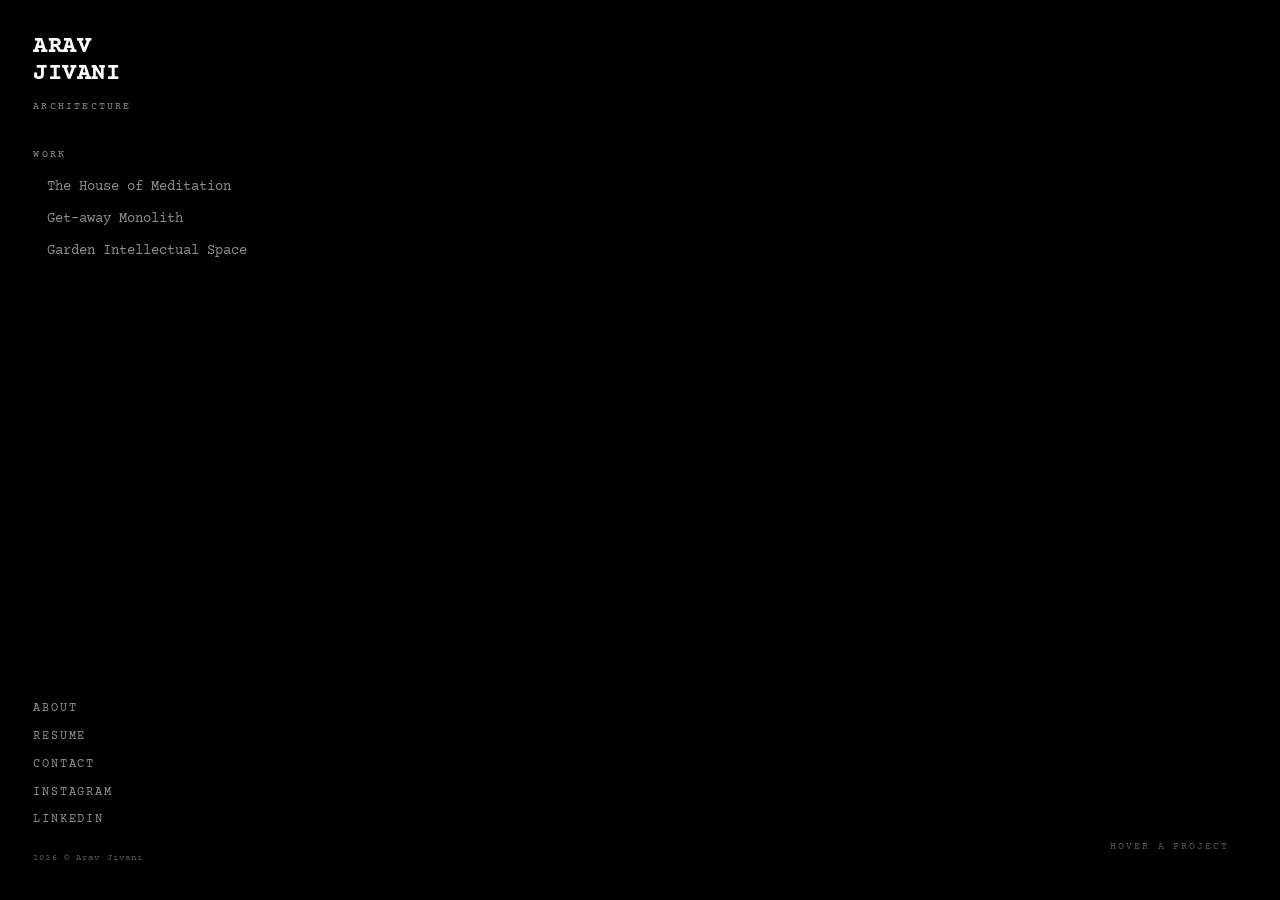
==== commit 5a02dc27: "Rework: left-nav index with hover-fill stage, single clean typewriter face Type - Drop Special Elite" ====
--- a/index.html
+++ b/index.html
@@ -15,81 +15,40 @@
 <link rel="preconnect" href="https://fonts.gstatic.com" crossorigin>
 <link rel="stylesheet" href="style.css">
 </head>
-<body>
+<body class="home">
 
-  <nav>
-    <a href="index.html" class="nav-wordmark">Arav Jivani</a>
-    <ul class="nav-links">
-        <li><a href="portfolio.html">Work</a></li>
-        <li><a href="about.html">About</a></li>
-        <li><a href="resume.html">Resume</a></li>
-        <li><a href="https://www.linkedin.com/in/arav-jivani/" target="_blank" rel="noopener" class="nav-icon" aria-label="LinkedIn">
-          <svg viewBox="0 0 24 24" xmlns="http://www.w3.org/2000/svg"><path d="M20.447 20.452h-3.554v-5.569c0-1.328-.027-3.037-1.852-3.037-1.853 0-2.136 1.445-2.136 2.939v5.667H9.351V9h3.414v1.561h.046c.477-.9 1.637-1.85 3.37-1.85 3.601 0 4.267 2.37 4.267 5.455v6.286zM5.337 7.433c-1.144 0-2.063-.926-2.063-2.065 0-1.138.92-2.063 2.063-2.063 1.14 0 2.064.925 2.064 2.063 0 1.139-.925 2.065-2.064 2.065zm1.782 13.019H3.555V9h3.564v11.452zM22.225 0H1.771C.792 0 0 .774 0 1.729v20.542C0 23.227.792 24 1.771 24h20.451C23.2 24 24 23.227 24 22.271V1.729C24 .774 23.2 0 22.222 0h.003z"/></svg>
-        </a></li>
-    </ul>
-  </nav>
+  <div class="stage">
+    <img data-stage="0" src="images/meditation-hero.webp" alt="The House of Meditation" decoding="async">
+    <img data-stage="1" src="images/monolith-hero.webp" alt="Get-away Monolith" loading="lazy" decoding="async">
+    <img data-stage="2" src="images/garden-hero.webp" alt="Garden Intellectual Space" loading="lazy" decoding="async">
+  </div>
 
-  <main>
-    <section class="wrap hero">
-      <p class="label">Architecture portfolio</p>
-      <h1 class="hero-name">Arav<br>Jivani</h1>
-      <div class="hero-meta">
-        <span class="label">B.F.A. Architecture — SCAD</span>
-        <span class="label">Savannah, Georgia</span>
-      </div>
-      <blockquote class="hero-quote">
-        &ldquo;I believe great art is where a person can feel impacted or moved.&rdquo;
-        <cite>Arav Jivani</cite>
-      </blockquote>
-    </section>
+  <aside class="sidebar">
+    <a class="brand" href="index.html">
+      <span class="brand-name">Arav<br>Jivani</span>
+      <span class="brand-sub">Architecture</span>
+    </a>
 
-    <section class="wrap work">
-      <div class="sec-head">
-        <h2>Selected work</h2>
-        <span class="label">Three projects</span>
-      </div>
+    <nav class="nav-group">
+      <a class="nav-head" href="portfolio.html">Work</a>
+      <ul class="nav-list">
+        <li><a class="nav-link" href="meditation.html" data-stage="0"><img class="nav-thumb" src="images/meditation-hero.webp" alt="" loading="lazy" decoding="async">The House of Meditation</a></li>
+        <li><a class="nav-link" href="monolith.html" data-stage="1"><img class="nav-thumb" src="images/monolith-hero.webp" alt="" loading="lazy" decoding="async">Get-away Monolith</a></li>
+        <li><a class="nav-link" href="garden.html" data-stage="2"><img class="nav-thumb" src="images/garden-hero.webp" alt="" loading="lazy" decoding="async">Garden Intellectual Space</a></li>
+      </ul>
+    </nav>
 
-      <a class="work-item reveal" href="meditation.html">
-        <div class="work-figure">
-          <img src="images/meditation-hero.webp" alt="The House of Meditation" decoding="async">
-        </div>
-        <div class="work-caption">
-          <span class="work-title">The House of Meditation</span>
-          <span class="label">Tokyo, Japan &nbsp;·&nbsp; 2025—26</span>
-        </div>
-      </a>
+    <div class="nav-foot">
+      <a href="about.html">About</a>
+      <a href="resume.html">Resume</a>
+      <a href="mailto:aravjivani@gmail.com">Contact</a>
+      <a href="https://www.instagram.com/monolithbyarav/" target="_blank" rel="noopener">Instagram</a>
+      <a href="https://www.linkedin.com/in/arav-jivani/" target="_blank" rel="noopener">LinkedIn</a>
+      <p class="nav-copy">2026 &copy; Arav Jivani</p>
+    </div>
+  </aside>
 
-      <a class="work-item reveal" href="monolith.html">
-        <div class="work-figure">
-          <img src="images/monolith-hero.webp" alt="Get-away Monolith" loading="lazy" decoding="async">
-        </div>
-        <div class="work-caption">
-          <span class="work-title">Get-away Monolith</span>
-          <span class="label">Remote hilltop &nbsp;·&nbsp; 2026</span>
-        </div>
-      </a>
-
-      <a class="work-item reveal" href="garden.html">
-        <div class="work-figure">
-          <img src="images/garden-hero.webp" alt="Garden Intellectual Space" loading="lazy" decoding="async">
-        </div>
-        <div class="work-caption">
-          <span class="work-title">Garden Intellectual Space</span>
-          <span class="label">Kampala, Uganda &nbsp;·&nbsp; 2026</span>
-        </div>
-      </a>
-    </section>
-  </main>
-
-  <footer>
-    <span class="label">Arav Jivani — Architecture</span>
-    <div class="footer-icons">
-      <a href="mailto:aravjivani@gmail.com" aria-label="Email" class="label">Email</a>
-      <a href="https://www.linkedin.com/in/arav-jivani/" target="_blank" rel="noopener" aria-label="LinkedIn">
-        <svg viewBox="0 0 24 24" xmlns="http://www.w3.org/2000/svg"><path d="M20.447 20.452h-3.554v-5.569c0-1.328-.027-3.037-1.852-3.037-1.853 0-2.136 1.445-2.136 2.939v5.667H9.351V9h3.414v1.561h.046c.477-.9 1.637-1.85 3.37-1.85 3.601 0 4.267 2.37 4.267 5.455v6.286zM5.337 7.433c-1.144 0-2.063-.926-2.063-2.065 0-1.138.92-2.063 2.063-2.063 1.14 0 2.064.925 2.064 2.063 0 1.139-.925 2.065-2.064 2.065zm1.782 13.019H3.555V9h3.564v11.452zM22.225 0H1.771C.792 0 0 .774 0 1.729v20.542C0 23.227.792 24 1.771 24h20.451C23.2 24 24 23.227 24 22.271V1.729C24 .774 23.2 0 22.222 0h.003z"/></svg>
-      </a>
-    </div>
-  </footer>
+  <p class="stage-hint">Hover a project</p>
 
   <script src="script.js"></script>
 </body>
--- a/style.css
+++ b/style.css
@@ -1,26 +1,28 @@
 /* ───────────────────────────────────────────────────────────
    arav-jivani.com
-   Typewriter / minimal / architectural
+   Black ground, white type, one typewriter family.
+   Fixed left navigation; on the home page the work list drives
+   a full-bleed image stage behind it.
    ─────────────────────────────────────────────────────────── */
 
-@import url('https://fonts.googleapis.com/css2?family=Special+Elite&family=Courier+Prime:ital,wght@0,400;0,700;1,400&display=swap');
+@import url('https://fonts.googleapis.com/css2?family=Courier+Prime:ital,wght@0,400;0,700;1,400&display=swap');
 
 :root {
-  --bg:        #0E0E0E;
-  --surface:   #151514;
-  --fg:        #EDEBE6;
-  --muted:     #8E8A82;
-  --faint:     #5A574F;
-  --line:      rgba(237, 235, 230, 0.13);
-  --line-soft: rgba(237, 235, 230, 0.07);
-  --paper:     #FAFAF8;
-
-  --display: 'Special Elite', 'Courier Prime', ui-monospace, monospace;
+  --bg:      #000000;
+  --fg:      #FFFFFF;
+  --muted:   #8C8C8C;
+  --faint:   #585858;
+  --line:    rgba(255, 255, 255, 0.16);
+  --line-soft: rgba(255, 255, 255, 0.08);
+  --paper:   #FAFAF8;
+
   --mono:    'Courier Prime', ui-monospace, 'Courier New', monospace;
+  --display: var(--mono);
 
   --ease: cubic-bezier(0.22, 1, 0.36, 1);
-  --pad:  clamp(22px, 5vw, 76px);
-  --max:  1460px;
+  --side: 300px;
+  --pad:  clamp(22px, 2.6vw, 44px);
+  --gut:  clamp(22px, 4vw, 72px);
 }
 
 *, *::before, *::after { box-sizing: border-box; margin: 0; padding: 0; }
@@ -32,318 +34,297 @@
   color: var(--fg);
   font-family: var(--mono);
   font-size: 15px;
-  line-height: 1.85;
+  line-height: 1.8;
+  -webkit-font-smoothing: antialiased;
   overflow-x: hidden;
-  -webkit-font-smoothing: antialiased;
 }
 
 img, svg, canvas { display: block; max-width: 100%; }
 a { color: inherit; text-decoration: none; }
-
 :focus-visible { outline: 1px solid var(--fg); outline-offset: 4px; }
-
-.wrap { width: 100%; max-width: var(--max); margin: 0 auto; padding: 0 var(--pad); }
-
-/* ── shared type ───────────────────────────────────────────── */
 
 .label {
   font-size: 0.64rem;
-  letter-spacing: 0.24em;
+  letter-spacing: 0.22em;
   text-transform: uppercase;
   color: var(--muted);
 }
 
-.lede {
-  font-size: 0.95rem;
-  line-height: 2.05;
-  max-width: 62ch;
-  color: rgba(237, 235, 230, 0.82);
-}
-
+.lede { font-size: 0.95rem; line-height: 2.05; max-width: 62ch; color: rgba(255, 255, 255, 0.78); }
 .rule { height: 1px; background: var(--line); border: 0; }
 
-/* ── nav ───────────────────────────────────────────────────── */
-
-nav {
+/* ── sidebar ───────────────────────────────────────────────── */
+
+.sidebar {
   position: fixed;
-  top: 0; left: 0; right: 0;
-  z-index: 100;
+  inset: 0 auto 0 0;
+  width: var(--side);
+  z-index: 60;
+  padding: var(--pad);
   display: flex;
-  align-items: center;
-  justify-content: space-between;
-  padding: 24px var(--pad);
-  background: linear-gradient(to bottom, var(--bg) 55%, transparent);
-}
-
-.nav-wordmark {
-  font-family: var(--display);
-  font-size: 1.02rem;
-  letter-spacing: 0.1em;
-  text-transform: uppercase;
-}
-
-.nav-links { display: flex; align-items: center; gap: clamp(18px, 3vw, 38px); list-style: none; }
-
-.nav-links a {
-  font-size: 0.66rem;
-  letter-spacing: 0.2em;
+  flex-direction: column;
+  gap: 30px;
+  overflow-y: auto;
+  background: var(--bg);
+}
+
+/* on the home page the stage runs full-bleed behind the nav, with a
+   wide soft scrim so the type stays readable over any image */
+body.home .sidebar { background: none; }
+body.home::before {
+  content: "";
+  position: fixed;
+  inset: 0 auto 0 0;
+  width: min(660px, 62vw);
+  z-index: 55;
+  pointer-events: none;
+  background: linear-gradient(
+    to right,
+    rgba(0, 0, 0, 0.95) 0%,
+    rgba(0, 0, 0, 0.86) 26%,
+    rgba(0, 0, 0, 0.55) 58%,
+    rgba(0, 0, 0, 0.18) 82%,
+    rgba(0, 0, 0, 0) 100%);
+}
+
+.brand { display: block; }
+.brand-name {
+  display: block;
+  font-size: clamp(1.4rem, 1.9vw, 1.75rem);
+  font-weight: 700;
+  line-height: 1.12;
+  letter-spacing: 0.02em;
+  text-transform: uppercase;
+}
+.brand-sub {
+  display: block;
+  margin-top: 10px;
+  font-size: 0.62rem;
+  letter-spacing: 0.22em;
   text-transform: uppercase;
   color: var(--muted);
-  transition: color 0.4s var(--ease);
-}
-.nav-links a:hover,
-.nav-links a[aria-current="page"] { color: var(--fg); }
-
-.nav-icon svg { width: 15px; height: 15px; fill: currentColor; }
-
-/* ── page scaffold ─────────────────────────────────────────── */
-
-main { min-height: 100vh; padding-top: 124px; }
-
-/* padding-block only — a `padding` shorthand here would cancel .wrap's side padding */
-.page-head { padding-block: clamp(40px, 9vw, 110px) clamp(34px, 5vw, 56px); }
-
-h1 {
-  font-family: var(--display);
-  font-weight: 400;
-  font-size: clamp(2.1rem, 6.4vw, 4.4rem);
-  line-height: 1.08;
-  letter-spacing: -0.005em;
-  text-wrap: balance;
-}
-
-h2 {
-  font-family: var(--display);
-  font-weight: 400;
-  font-size: clamp(1.3rem, 2.6vw, 1.85rem);
-  line-height: 1.25;
-}
-
-/* ── home hero ─────────────────────────────────────────────── */
-
-.hero { padding-block: clamp(60px, 15vh, 170px) clamp(60px, 11vw, 130px); }
-
-.hero-name {
-  font-family: var(--display);
-  font-size: clamp(2.6rem, 11vw, 7.4rem);
-  line-height: 0.98;
-  letter-spacing: -0.01em;
-  text-transform: uppercase;
-}
-
-.hero-meta {
-  display: flex;
-  flex-wrap: wrap;
-  gap: 10px 34px;
-  margin-top: 32px;
-  padding-top: 26px;
-  border-top: 1px solid var(--line);
-}
-
-.hero-quote {
-  margin-top: clamp(44px, 7vw, 82px);
-  font-size: clamp(1rem, 2.1vw, 1.45rem);
-  line-height: 1.75;
-  max-width: 30ch;
-  color: var(--fg);
-}
-.hero-quote cite {
+}
+
+.nav-group { display: flex; flex-direction: column; gap: 7px; }
+.nav-head {
+  font-size: 0.64rem;
+  letter-spacing: 0.22em;
+  text-transform: uppercase;
+  color: var(--muted);
+  margin-bottom: 4px;
+}
+
+.nav-list { list-style: none; display: flex; flex-direction: column; gap: 7px; padding-left: 14px; }
+
+.nav-link {
+  font-size: 0.86rem;
+  color: var(--muted);
+  transition: color 0.35s var(--ease);
   display: block;
-  margin-top: 20px;
-  font-style: normal;
-  font-size: 0.64rem;
-  letter-spacing: 0.24em;
-  text-transform: uppercase;
-  color: var(--muted);
-}
-
-/* ── section header ────────────────────────────────────────── */
-
-.sec-head {
-  display: flex;
-  align-items: baseline;
-  justify-content: space-between;
-  gap: 20px;
-  padding-bottom: 20px;
-  margin-bottom: clamp(30px, 5vw, 54px);
-  border-bottom: 1px solid var(--line);
-}
-
-/* ── work index ────────────────────────────────────────────── */
-
-.work { padding-bottom: clamp(60px, 10vw, 130px); }
-
-.work-item {
-  display: grid;
-  grid-template-columns: 1fr;
-  gap: 0;
-  padding: clamp(26px, 4vw, 44px) 0;
-  border-bottom: 1px solid var(--line-soft);
-}
-
-.work-figure {
-  position: relative;
-  overflow: hidden;
-  background: var(--surface);
-  aspect-ratio: 16 / 9;
-}
-.work-figure img {
+}
+.nav-link:hover,
+.nav-link.on,
+.nav-link[aria-current="page"] { color: var(--fg); }
+
+.nav-foot { margin-top: auto; display: flex; flex-direction: column; gap: 7px; padding-top: 24px; }
+.nav-foot a { font-size: 0.72rem; letter-spacing: 0.16em; text-transform: uppercase; color: var(--muted); transition: color 0.35s var(--ease); }
+.nav-foot a:hover, .nav-foot a[aria-current="page"] { color: var(--fg); }
+.nav-copy { font-size: 0.58rem; letter-spacing: 0.12em; color: var(--faint); margin-top: 12px; }
+
+/* thumbnails inside the list — only used when there is no hover */
+.nav-thumb { display: none; }
+
+/* ── home stage ────────────────────────────────────────────── */
+
+.stage { position: fixed; inset: 0; z-index: 1; background: var(--bg); }
+.stage img {
+  position: absolute;
+  inset: 0;
   width: 100%; height: 100%;
   object-fit: cover;
-  filter: grayscale(0.18) brightness(0.92);
-  transition: transform 1.1s var(--ease), filter 0.7s var(--ease);
-}
-.work-item:hover .work-figure img { transform: scale(1.03); filter: grayscale(0) brightness(1); }
-
-.work-caption {
-  display: flex;
-  align-items: baseline;
-  justify-content: space-between;
-  flex-wrap: wrap;
-  gap: 8px 24px;
-  margin-top: 20px;
-}
-.work-title {
-  font-family: var(--display);
-  font-size: clamp(1.25rem, 3.2vw, 2.1rem);
-  line-height: 1.15;
-}
-.work-item:hover .work-title { text-decoration: underline; text-underline-offset: 7px; text-decoration-thickness: 1px; }
-
-/* ── project page ──────────────────────────────────────────── */
-
-.proj-meta {
-  display: flex;
-  flex-wrap: wrap;
-  gap: 10px 40px;
-  margin-top: 26px;
-  padding-top: 22px;
-  border-top: 1px solid var(--line);
-}
-.proj-meta div { display: flex; flex-direction: column; gap: 3px; }
-.proj-meta span:last-child { font-size: 0.82rem; color: var(--fg); letter-spacing: 0.04em; }
-
-.full-bleed { margin-top: clamp(34px, 6vw, 70px); }
+  opacity: 0;
+  transition: opacity 0.7s var(--ease);
+  pointer-events: none;
+}
+.stage img.on { opacity: 1; }
+
+.stage-hint {
+  position: fixed;
+  right: var(--gut); bottom: calc(var(--gut) - 6px);
+  z-index: 60;
+  font-size: 0.6rem;
+  letter-spacing: 0.2em;
+  text-transform: uppercase;
+  color: var(--faint);
+  pointer-events: none;
+  transition: opacity 0.5s var(--ease);
+}
+body.touched .stage-hint { opacity: 0; }
+
+/* ── inner pages ───────────────────────────────────────────── */
+
+.page { margin-left: var(--side); padding: 0 var(--gut); min-height: 100vh; }
+.page-inner { max-width: 1180px; }
+
+.page-head { padding-block: clamp(46px, 7vw, 96px) clamp(30px, 4vw, 52px); }
+
+h1 {
+  font-weight: 700;
+  font-size: clamp(1.8rem, 4.2vw, 3.1rem);
+  line-height: 1.12;
+  letter-spacing: 0.005em;
+  text-wrap: balance;
+}
+h2 { font-weight: 700; font-size: clamp(1.05rem, 1.9vw, 1.35rem); line-height: 1.3; letter-spacing: 0.04em; text-transform: uppercase; }
+
+.sec-head {
+  display: flex; align-items: baseline; justify-content: space-between;
+  gap: 20px; padding-bottom: 18px;
+  margin-bottom: clamp(26px, 4vw, 46px);
+  border-bottom: 1px solid var(--line);
+}
+
+.section { padding-block: clamp(46px, 7vw, 96px); }
+
+.proj-meta { display: flex; flex-wrap: wrap; gap: 10px 40px; margin-top: 24px; padding-top: 20px; border-top: 1px solid var(--line); }
+.proj-meta div { display: flex; flex-direction: column; gap: 2px; }
+.proj-meta span:last-child { font-size: 0.82rem; color: var(--fg); }
+
+.full-bleed { margin-top: clamp(30px, 5vw, 60px); }
 .full-bleed img { width: 100%; height: auto; }
 
-figcaption {
-  margin-top: 14px;
-  font-size: 0.64rem;
-  letter-spacing: 0.2em;
-  text-transform: uppercase;
-  color: var(--muted);
-}
-
-/* drawing plates — paper on a dark wall */
-.plates { display: flex; flex-direction: column; gap: clamp(26px, 4.5vw, 58px); }
-.plate {
-  background: var(--paper);
-  border: 1px solid rgba(0, 0, 0, 0.3);
-}
+figcaption { margin-top: 13px; font-size: 0.62rem; letter-spacing: 0.18em; text-transform: uppercase; color: var(--muted); }
+
+.plates { display: flex; flex-direction: column; gap: clamp(22px, 3.5vw, 50px); }
+.plate { background: var(--paper); }
 .plate img { width: 100%; height: auto; }
 
-.renders { display: grid; grid-template-columns: 1fr; gap: clamp(20px, 3vw, 38px); }
-
-.section { padding-block: clamp(54px, 9vw, 112px); }
+.renders { display: grid; grid-template-columns: 1fr; gap: clamp(18px, 2.6vw, 34px); }
 
 /* ── 3d viewer ─────────────────────────────────────────────── */
 
-.model {
-  position: relative;
-  background: var(--surface);
-  aspect-ratio: 16 / 10;
-  display: grid;
-  place-items: center;
-  border: 1px solid var(--line);
-}
+.model { position: relative; background: #0C0C0C; aspect-ratio: 16 / 10; display: grid; place-items: center; border: 1px solid var(--line); }
 .model canvas { position: absolute; inset: 0; width: 100%; height: 100%; display: none; }
 .model-btn {
-  position: relative;
-  z-index: 2;
-  font-family: var(--mono);
-  font-size: 0.66rem;
-  letter-spacing: 0.22em;
-  text-transform: uppercase;
-  color: var(--fg);
-  background: transparent;
-  border: 1px solid var(--line);
-  padding: 15px 34px;
-  cursor: pointer;
-  transition: background 0.4s var(--ease), border-color 0.4s var(--ease);
-}
-.model-btn:hover { background: rgba(237, 235, 230, 0.06); border-color: var(--fg); }
-.model-note {
-  position: absolute;
-  bottom: 16px; left: 0; right: 0;
-  text-align: center;
-  font-size: 0.6rem;
-  letter-spacing: 0.18em;
-  text-transform: uppercase;
-  color: var(--faint);
-  pointer-events: none;
-  display: none;
-}
-
-/* ── next / footer ─────────────────────────────────────────── */
+  position: relative; z-index: 2;
+  font-family: var(--mono); font-size: 0.66rem; letter-spacing: 0.2em; text-transform: uppercase;
+  color: var(--fg); background: transparent; border: 1px solid var(--line);
+  padding: 14px 32px; cursor: pointer;
+  transition: background 0.35s var(--ease), border-color 0.35s var(--ease);
+}
+.model-btn:hover { background: rgba(255, 255, 255, 0.07); border-color: var(--fg); }
+.model-note { position: absolute; bottom: 15px; left: 0; right: 0; text-align: center; font-size: 0.58rem; letter-spacing: 0.18em; text-transform: uppercase; color: var(--faint); pointer-events: none; display: none; }
+
+/* ── next ──────────────────────────────────────────────────── */
 
 .next {
-  display: flex;
-  align-items: baseline;
-  justify-content: space-between;
-  gap: 18px;
-  padding: clamp(34px, 5vw, 58px) 0;
+  display: flex; align-items: baseline; justify-content: space-between; gap: 18px;
+  padding: clamp(30px, 4vw, 52px) 0;
   border-top: 1px solid var(--line);
-  transition: opacity 0.4s var(--ease);
+  transition: opacity 0.35s var(--ease);
 }
 .next:hover { opacity: 0.6; }
-.next-title { font-family: var(--display); font-size: clamp(1.2rem, 3vw, 1.9rem); }
-
-footer {
-  border-top: 1px solid var(--line);
-  padding: 40px var(--pad);
-  display: flex;
-  align-items: center;
-  justify-content: space-between;
-  flex-wrap: wrap;
-  gap: 16px;
-}
-footer a { color: var(--muted); transition: color 0.4s var(--ease); }
-footer a:hover { color: var(--fg); }
-.footer-icons { display: flex; gap: 18px; }
-.footer-icons svg { width: 15px; height: 15px; fill: currentColor; }
+.next-title { font-size: clamp(1rem, 2.2vw, 1.5rem); font-weight: 700; }
+
+.page-foot { padding: 30px 0 60px; border-top: 1px solid var(--line-soft); margin-top: 40px; }
 
 /* ── about ─────────────────────────────────────────────────── */
 
-.about-grid {
-  display: grid;
-  grid-template-columns: 1fr;
-  gap: clamp(32px, 5vw, 76px);
-  padding-bottom: clamp(60px, 10vw, 130px);
-}
+.about-body { font-size: 0.92rem; line-height: 2.1; color: rgba(255, 255, 255, 0.78); max-width: 66ch; }
 .about-body p + p { margin-top: 1.6em; }
-.about-body { font-size: 0.92rem; line-height: 2.1; color: rgba(237, 235, 230, 0.82); max-width: 66ch; }
+
+/* ── work index cards ──────────────────────────────────────── */
+
+.work-card { display: block; }
+.work-card img {
+  width: 100%; aspect-ratio: 16 / 9; object-fit: cover;
+  filter: grayscale(0.2) brightness(0.9);
+  transition: filter 0.6s var(--ease);
+}
+.work-card:hover img { filter: none; }
+.work-cap { display: flex; align-items: baseline; justify-content: space-between; flex-wrap: wrap; gap: 6px 22px; margin-top: 16px; }
+.work-title { font-size: clamp(1rem, 2.2vw, 1.4rem); font-weight: 700; }
+.work-card:hover .work-title { text-decoration: underline; text-underline-offset: 6px; text-decoration-thickness: 1px; }
+
+/* ── resume ────────────────────────────────────────────────── */
+
+.cv-contact {
+  display: flex; flex-wrap: wrap; gap: 6px 28px;
+  margin-top: 22px; padding: 16px 0;
+  border-top: 1px solid var(--line); border-bottom: 1px solid var(--line);
+  font-size: 0.7rem; letter-spacing: 0.08em; color: var(--muted);
+}
+.cv-contact a { color: var(--muted); border-bottom: 1px solid var(--line); }
+.cv-contact a:hover { color: var(--fg); }
+
+.cv-cols { display: grid; grid-template-columns: 1fr; gap: 42px; margin-top: 42px; }
+.cv-sec + .cv-sec { margin-top: 38px; }
+.cv-sec-title {
+  font-size: 0.62rem; letter-spacing: 0.24em; text-transform: uppercase; color: var(--muted);
+  padding-bottom: 9px; margin-bottom: 18px; border-bottom: 1px solid var(--line);
+}
+.cv-h { font-size: 0.86rem; font-weight: 700; }
+.cv-s { font-size: 0.75rem; color: var(--muted); margin-top: 3px; }
+.cv-p { font-size: 0.78rem; line-height: 1.85; margin-top: 9px; color: rgba(255, 255, 255, 0.75); }
+.cv-list { list-style: none; display: flex; flex-direction: column; gap: 6px; }
+.cv-list li { font-size: 0.78rem; color: rgba(255, 255, 255, 0.75); padding-left: 16px; position: relative; }
+.cv-list li::before { content: "—"; position: absolute; left: 0; color: var(--faint); }
+.cv-entry { display: grid; grid-template-columns: 78px 1fr; gap: 0 20px; }
+.cv-entry + .cv-entry { margin-top: 26px; padding-top: 26px; border-top: 1px solid var(--line-soft); }
+.cv-year { font-size: 0.7rem; color: var(--muted); padding-top: 2px; }
+
+.cv-dl {
+  position: fixed; bottom: 28px; right: 28px; z-index: 70;
+  font-family: var(--mono); font-size: 0.62rem; letter-spacing: 0.2em; text-transform: uppercase;
+  color: var(--bg); background: var(--fg); border: 0; padding: 13px 24px; cursor: pointer;
+  transition: opacity 0.35s var(--ease);
+}
+.cv-dl:hover { opacity: 0.75; }
+
+@media (min-width: 900px) {
+  .cv-cols { grid-template-columns: 240px 1fr; gap: 56px; }
+  .cv-left { border-right: 1px solid var(--line); padding-right: 40px; }
+}
+
+@media print {
+  .cv-dl { display: none !important; }
+  .cv-contact, .cv-sec-title, .cv-entry + .cv-entry { border-color: #ccc; }
+  .cv-p, .cv-list li { color: #222; }
+  .cv-s, .cv-year, .cv-contact { color: #666; }
+  @page { margin: 1.6cm 1.5cm; size: A4 portrait; }
+}
 
 /* ── reveal ────────────────────────────────────────────────── */
 
-.reveal { opacity: 0; transform: translateY(16px); transition: opacity 0.9s var(--ease), transform 0.9s var(--ease); }
+.reveal { opacity: 0; transform: translateY(14px); transition: opacity 0.8s var(--ease), transform 0.8s var(--ease); }
 .reveal.in { opacity: 1; transform: none; }
 
 /* ── responsive ────────────────────────────────────────────── */
 
-@media (min-width: 760px) {
-  .work-item { grid-template-columns: 1fr; }
+@media (min-width: 900px) {
   .renders { grid-template-columns: repeat(2, 1fr); }
   .renders .span-2 { grid-column: 1 / -1; }
-  .about-grid { grid-template-columns: 280px 1fr; }
-}
-
-@media (max-width: 620px) {
-  body { font-size: 14px; }
-  nav { padding: 16px var(--pad); }
-  .nav-links { gap: 15px; }
-  .nav-links a { font-size: 0.6rem; letter-spacing: 0.14em; }
-  main { padding-top: 92px; }
-  footer { flex-direction: column; align-items: flex-start; }
+}
+
+@media (max-width: 899px) {
+  .sidebar {
+    position: static;
+    width: auto;
+    inset: auto;
+    overflow: visible;
+    gap: 24px;
+    background: var(--bg) !important;
+  }
+  .page { margin-left: 0; padding: 0 var(--gut); }
+  .stage, .stage-hint { display: none; }
+  /* the home scrim is a fixed overlay — it must not survive the stage */
+  body.home::before { display: none; }
+
+  /* no hover on touch, so each entry carries its own image */
+  .nav-list { padding-left: 0; gap: 26px; }
+  .nav-link { font-size: 1rem; color: var(--fg); }
+  .nav-thumb { display: block; width: 100%; aspect-ratio: 16 / 9; object-fit: cover; margin-bottom: 9px; }
+  .nav-foot { margin-top: 10px; }
 }
 
 @media (prefers-reduced-motion: reduce) {
@@ -353,6 +334,7 @@
 }
 
 @media print {
-  nav, footer, .model, .next { display: none !important; }
+  .sidebar, .model, .next, .stage { display: none !important; }
+  .page { margin-left: 0; }
   body { background: #fff; color: #111; }
 }
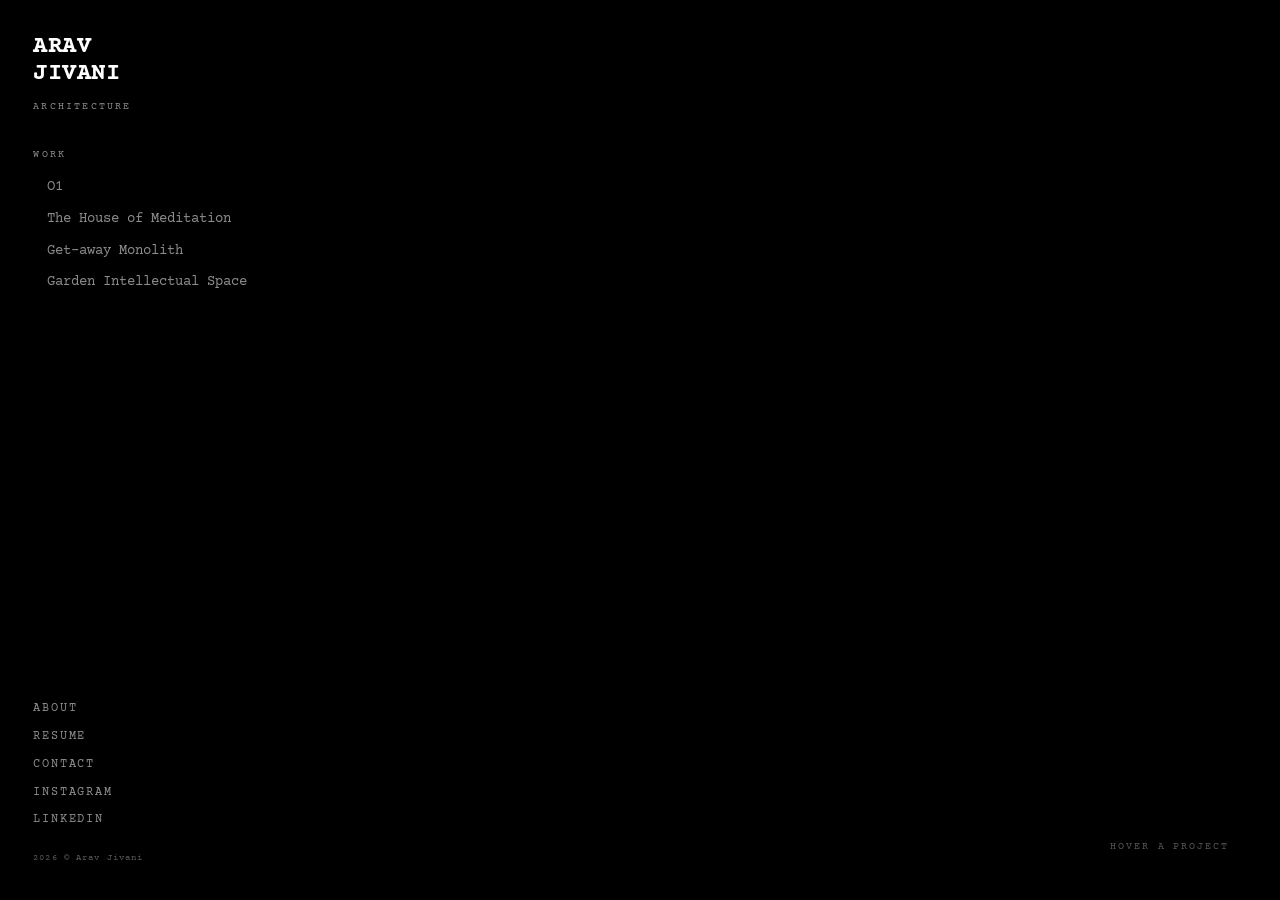
==== commit 3b2d7b43: "Add O1 — Garden Pit, Kampala (built) First built project, so it leads the index; the other three ren" ====
--- a/index.html
+++ b/index.html
@@ -18,9 +18,10 @@
 <body class="home">
 
   <div class="stage">
-    <img data-stage="0" src="images/meditation-hero.webp" alt="The House of Meditation" decoding="async">
-    <img data-stage="1" src="images/monolith-hero.webp" alt="Get-away Monolith" loading="lazy" decoding="async">
-    <img data-stage="2" src="images/garden-hero.webp" alt="Garden Intellectual Space" loading="lazy" decoding="async">
+    <img data-stage="0" src="images/o1-hero.webp" alt="O1" decoding="async">
+    <img data-stage="1" src="images/meditation-hero.webp" alt="The House of Meditation" loading="lazy" decoding="async">
+    <img data-stage="2" src="images/monolith-hero.webp" alt="Get-away Monolith" loading="lazy" decoding="async">
+    <img data-stage="3" src="images/garden-hero.webp" alt="Garden Intellectual Space" loading="lazy" decoding="async">
   </div>
 
   <aside class="sidebar">
@@ -32,9 +33,10 @@
     <nav class="nav-group">
       <a class="nav-head" href="portfolio.html">Work</a>
       <ul class="nav-list">
-        <li><a class="nav-link" href="meditation.html" data-stage="0"><img class="nav-thumb" src="images/meditation-hero.webp" alt="" loading="lazy" decoding="async">The House of Meditation</a></li>
-        <li><a class="nav-link" href="monolith.html" data-stage="1"><img class="nav-thumb" src="images/monolith-hero.webp" alt="" loading="lazy" decoding="async">Get-away Monolith</a></li>
-        <li><a class="nav-link" href="garden.html" data-stage="2"><img class="nav-thumb" src="images/garden-hero.webp" alt="" loading="lazy" decoding="async">Garden Intellectual Space</a></li>
+        <li><a class="nav-link" href="o1.html" data-stage="0"><img class="nav-thumb" src="images/o1-hero.webp" alt="" loading="lazy" decoding="async">O1</a></li>
+        <li><a class="nav-link" href="meditation.html" data-stage="1"><img class="nav-thumb" src="images/meditation-hero.webp" alt="" loading="lazy" decoding="async">The House of Meditation</a></li>
+        <li><a class="nav-link" href="monolith.html" data-stage="2"><img class="nav-thumb" src="images/monolith-hero.webp" alt="" loading="lazy" decoding="async">Get-away Monolith</a></li>
+        <li><a class="nav-link" href="garden.html" data-stage="3"><img class="nav-thumb" src="images/garden-hero.webp" alt="" loading="lazy" decoding="async">Garden Intellectual Space</a></li>
       </ul>
     </nav>
 
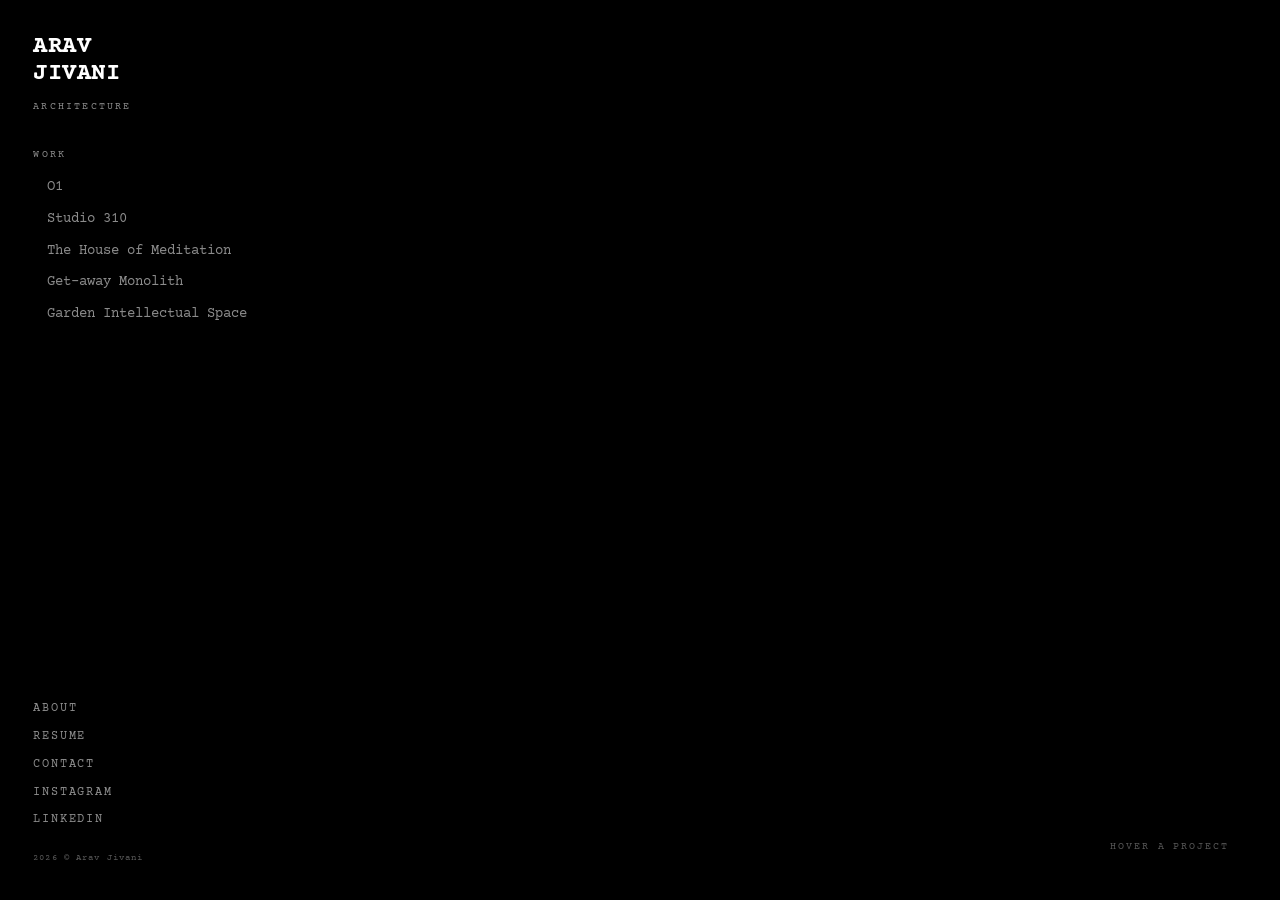
==== commit 0ba612d0: "Add Studio 310 — theatre and plaza, Savannah (in progress) Sits at 002, after the built work. Status" ====
--- a/index.html
+++ b/index.html
@@ -19,9 +19,10 @@
 
   <div class="stage">
     <img data-stage="0" src="images/o1-hero.webp" alt="O1" decoding="async">
-    <img data-stage="1" src="images/meditation-hero.webp" alt="The House of Meditation" loading="lazy" decoding="async">
-    <img data-stage="2" src="images/monolith-hero.webp" alt="Get-away Monolith" loading="lazy" decoding="async">
-    <img data-stage="3" src="images/garden-hero.webp" alt="Garden Intellectual Space" loading="lazy" decoding="async">
+    <img data-stage="1" src="images/s310-hero.webp" alt="Studio 310" loading="lazy" decoding="async">
+    <img data-stage="2" src="images/meditation-hero.webp" alt="The House of Meditation" loading="lazy" decoding="async">
+    <img data-stage="3" src="images/monolith-hero.webp" alt="Get-away Monolith" loading="lazy" decoding="async">
+    <img data-stage="4" src="images/garden-hero.webp" alt="Garden Intellectual Space" loading="lazy" decoding="async">
   </div>
 
   <aside class="sidebar">
@@ -34,9 +35,10 @@
       <a class="nav-head" href="portfolio.html">Work</a>
       <ul class="nav-list">
         <li><a class="nav-link" href="o1.html" data-stage="0"><img class="nav-thumb" src="images/o1-hero.webp" alt="" loading="lazy" decoding="async">O1</a></li>
-        <li><a class="nav-link" href="meditation.html" data-stage="1"><img class="nav-thumb" src="images/meditation-hero.webp" alt="" loading="lazy" decoding="async">The House of Meditation</a></li>
-        <li><a class="nav-link" href="monolith.html" data-stage="2"><img class="nav-thumb" src="images/monolith-hero.webp" alt="" loading="lazy" decoding="async">Get-away Monolith</a></li>
-        <li><a class="nav-link" href="garden.html" data-stage="3"><img class="nav-thumb" src="images/garden-hero.webp" alt="" loading="lazy" decoding="async">Garden Intellectual Space</a></li>
+        <li><a class="nav-link" href="studio310.html" data-stage="1"><img class="nav-thumb" src="images/s310-hero.webp" alt="" loading="lazy" decoding="async">Studio 310</a></li>
+        <li><a class="nav-link" href="meditation.html" data-stage="2"><img class="nav-thumb" src="images/meditation-hero.webp" alt="" loading="lazy" decoding="async">The House of Meditation</a></li>
+        <li><a class="nav-link" href="monolith.html" data-stage="3"><img class="nav-thumb" src="images/monolith-hero.webp" alt="" loading="lazy" decoding="async">Get-away Monolith</a></li>
+        <li><a class="nav-link" href="garden.html" data-stage="4"><img class="nav-thumb" src="images/garden-hero.webp" alt="" loading="lazy" decoding="async">Garden Intellectual Space</a></li>
       </ul>
     </nav>
 
